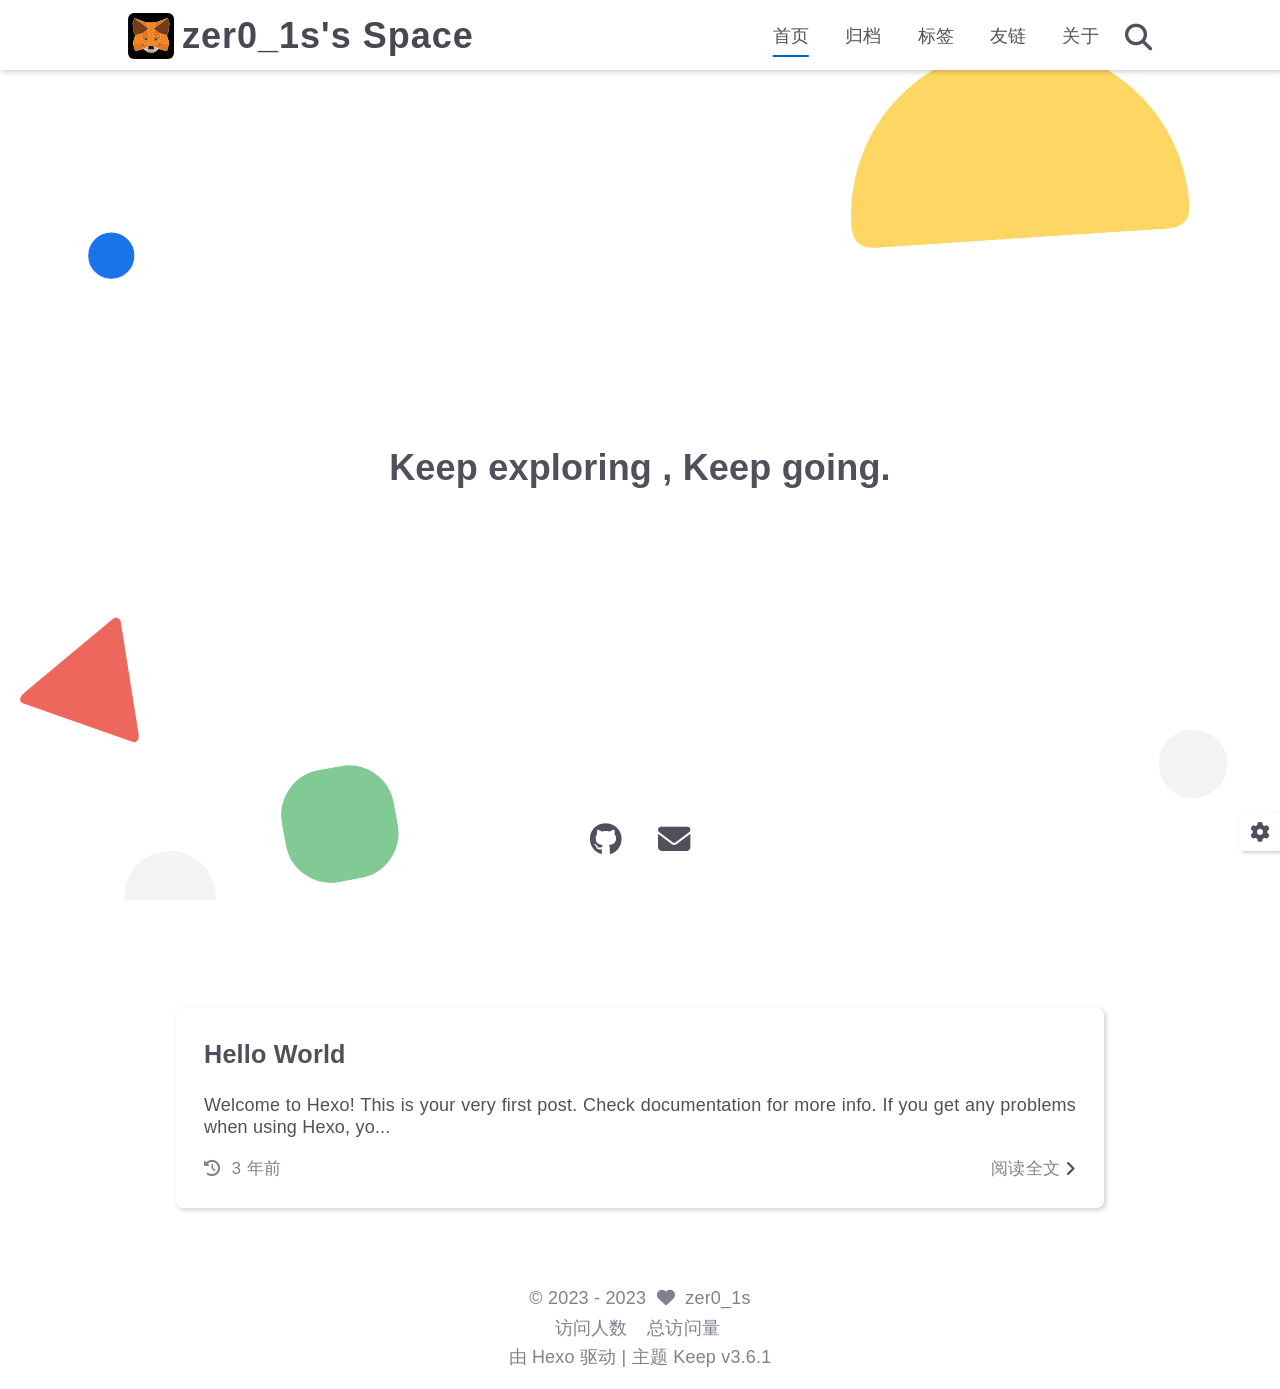
==== index.html @ f96b932a "Site updated: 2023-07-03 23:46:13" ====
<!DOCTYPE html>
<html lang="zh-CN">
<head>
    <meta charset="utf-8">
    <meta name="viewport" content="width=device-width, initial-scale=1, maximum-scale=1">
    <meta name="keywords" content="Hexo Theme Keep">
    <meta name="description" content="zer0_1s的空间">
    <meta name="author" content="zer0_1s">
    
    <title>
        
        zer0_1s&#39;s Space
    </title>
    
<link rel="stylesheet" href="/css/style.css">

    <link rel="shortcut icon" href="/images/logo.svg">
    
<link rel="stylesheet" href="/font/css/fontawesome.min.css">

    
<link rel="stylesheet" href="/font/css/regular.min.css">

    
<link rel="stylesheet" href="/font/css/solid.min.css">

    
<link rel="stylesheet" href="/font/css/brands.min.css">

    <script id="hexo-configurations">
    let KEEP = window.KEEP || {}
    KEEP.hexo_config = {"hostname":"zer01s.work","root":"/","language":"zh-CN","path":"search.json"}
    KEEP.theme_config = {"toc":{"enable":true,"number":true,"expand_all":false,"init_open":false},"style":{"primary_color":"#0066cc","logo":"/images/logo.svg","favicon":"/images/logo.svg","avatar":"/images/avatar.svg","font_size":"18px","font_family":null,"hover":{"shadow":false,"scale":false},"first_screen":{"enable":true,"header_transparent":false,"background_img":"/images/bg.svg","description":"Keep  exploring , Keep going.","font_color":null,"hitokoto":false},"scroll":{"progress_bar":false,"percent":false}},"local_search":{"enable":true,"preload":true},"code_copy":{},"code_block":{"tools":{"enable":true,"style":"mac"},"highlight_theme":"default"},"side_tools":{},"pjax":{"enable":false},"lazyload":{"enable":true},"comment":{"enable":true,"use":"valine","valine":{"appid":null,"appkey":null,"server_urls":null,"placeholder":null},"gitalk":{"github_id":null,"github_admins":null,"repository":null,"client_id":null,"client_secret":null,"proxy":null},"twikoo":{"env_id":null,"region":null,"version":"1.6.8"},"waline":{"server_url":null,"reaction":false,"version":2}},"post":{"author_label":{"enable":true,"auto":true,"custom_label_list":["Trainee","Engineer","Architect"]},"word_count":{"enable":true,"wordcount":true,"min2read":true},"img_align":"center","copyright_info":true},"version":"3.6.1"}
    KEEP.language_ago = {"second":"%s 秒前","minute":"%s 分钟前","hour":"%s 小时前","day":"%s 天前","week":"%s 周前","month":"%s 个月前","year":"%s 年前"}
    KEEP.language_code_block = {"copy":"复制代码","copied":"已复制","fold":"折叠代码块","folded":"已折叠"}
    KEEP.language_copy_copyright = {"copy":"复制版权信息","copied":"已复制","title":"原文标题","author":"原文作者","link":"原文链接"}
  </script>
<meta name="generator" content="Hexo 6.3.0"><link rel="alternate" href="/atom.xml" title="zer0_1s's Space" type="application/atom+xml">
</head>


<body>
<div class="progress-bar-container">
    

    
</div>


<main class="page-container">

    
        
<div class="first-screen-container flex-center fade-in-down-animation">
    <div class="content flex-center">
        
            <div class="description hitokoto">
                
                    <div class="desc-item">Keep  exploring , Keep going.</div>
                
            </div>
        
        
        
            <div class="s-icon-list">
                
                    
                        
                        <div class="tooltip s-icon-item "
                             data-content="GitHub"
                             data-name="github"
                             
                        >
                            
                                
                                    <a target="_blank" href="https://github.com/zer0-1s">
                                        <i class="fab fa-github"></i>
                                    </a>
                                
                            
                        </div>
                    
                
                    
                        
                        <div class="tooltip s-icon-item "
                             data-content="Email"
                             data-name="email"
                             
                        >
                            
                                <a href="mailto:cyn3050@gmail.com">
                                    <i class="fas fa-envelope"></i>
                                </a>
                            
                        </div>
                    
                
            </div>
        
    </div>
</div>

    

    <div class="page-main-content is-home">

        <div class="page-main-content-top">
            
<header class="header-wrapper">

    <div class="header-content has-first-screen">
        <div class="left">
            
                <a class="logo-image" href="/">
                    <img src="/images/logo.svg">
                </a>
            
            <a class="logo-title" href="/">
               zer0_1s&#39;s Space
            </a>
        </div>

        <div class="right">
            <div class="pc">
                <ul class="menu-list">
                    
                        <li class="menu-item">
                            <a class="active"
                               href="/"
                            >
                                首页
                            </a>
                        </li>
                    
                        <li class="menu-item">
                            <a class=""
                               href="/archives"
                            >
                                归档
                            </a>
                        </li>
                    
                        <li class="menu-item">
                            <a class=""
                               href="/tags"
                            >
                                标签
                            </a>
                        </li>
                    
                        <li class="menu-item">
                            <a class=""
                               href="/links"
                            >
                                友链
                            </a>
                        </li>
                    
                        <li class="menu-item">
                            <a class=""
                               href="/about"
                            >
                                关于
                            </a>
                        </li>
                    
                    
                        <li class="menu-item search search-popup-trigger">
                            <i class="fas fa-search"></i>
                        </li>
                    
                </ul>
            </div>
            <div class="mobile">
                
                    <div class="icon-item search search-popup-trigger"><i class="fas fa-search"></i></div>
                
                <div class="icon-item menu-bar">
                    <div class="menu-bar-middle"></div>
                </div>
            </div>
        </div>
    </div>

    <div class="header-drawer">
        <ul class="drawer-menu-list">
            
                <li class="drawer-menu-item flex-center">
                    <a class="active"
                       href="/">首页</a>
                </li>
            
                <li class="drawer-menu-item flex-center">
                    <a class=""
                       href="/archives">归档</a>
                </li>
            
                <li class="drawer-menu-item flex-center">
                    <a class=""
                       href="/tags">标签</a>
                </li>
            
                <li class="drawer-menu-item flex-center">
                    <a class=""
                       href="/links">友链</a>
                </li>
            
                <li class="drawer-menu-item flex-center">
                    <a class=""
                       href="/about">关于</a>
                </li>
            
        </ul>
    </div>

    <div class="window-mask"></div>

</header>


        </div>

        <div class="page-main-content-middle">

            <div class="main-content">

                
                    <div class="home-content-container fade-in-down-animation">
    <ul class="home-article-list">
        
            <li class="home-article-item">

                

                <h3 class="home-article-title">
                    <a href="/2023/07/03/hello-world/">
                        Hello World
                    </a>
                </h3>

                <div class="home-article-content keep-markdown-body">
                    
                        Welcome to Hexo! This is your very first post. Check documentation for more info. If you get any problems when using Hexo, yo...
                    
                </div>

                <div class="home-article-meta-info-container">
    <div class="home-article-meta-info">
        <span>
            <i class="fas fa-history"></i>&nbsp;
            <span class="home-article-date" data-updated="Mon Jul 03 2023 21:29:10 GMT+0800">
                2023-07-03
            </span>
        </span>
        
        
    </div>

    <a class="read-more" href="/2023/07/03/hello-world/">阅读全文&nbsp;<i class="fas fa-angle-right"></i></a>
</div>

            </li>
        
    </ul>

    <div class="home-paginator">
        <div class="paginator">
    

    
</div>

    </div>
</div>


                
            </div>

        </div>

        <div class="page-main-content-bottom">
            
<footer class="footer">
    <div class="info-container">
        <div class="copyright-info info-item">
            &copy;
            
                <span>2023</span> -
            
            2023
            
                &nbsp;<i class="fas fa-heart icon-animate"></i>
                &nbsp;<a href="/">zer0_1s</a>
            
        </div>
        
            <script async 
                    src="//busuanzi.ibruce.info/busuanzi/2.3/busuanzi.pure.mini.js"></script>
            <div class="website-count info-item">
                
                    访问人数&nbsp;<span id="busuanzi_value_site_uv"></span>&ensp;
                
                
                    总访问量&nbsp;<span id="busuanzi_value_site_pv"></span>
                
            </div>
        
        <div class="theme-info info-item">
            由 <a target="_blank" href="https://hexo.io">Hexo</a> 驱动&nbsp;|&nbsp;主题&nbsp;<a class="theme-version" target="_blank" href="https://github.com/XPoet/hexo-theme-keep">Keep v3.6.1</a>
        </div>
        
        
    </div>
</footer>

        </div>
    </div>

    

    <div class="right-bottom-side-tools">
        <div class="side-tools-container">
    <ul class="side-tools-list">
        <li class="tools-item tool-font-adjust-plus flex-center">
            <i class="fas fa-search-plus"></i>
        </li>

        <li class="tools-item tool-font-adjust-minus flex-center">
            <i class="fas fa-search-minus"></i>
        </li>

        <li class="tools-item tool-dark-light-toggle flex-center">
            <i class="fas fa-moon"></i>
        </li>

        <!-- rss -->
        
            <li class="tools-item rss flex-center">
                <a class="flex-center"
                   href="/atom.xml"
                   target="_blank"
                >
                    <i class="fas fa-rss"></i>
                </a>
            </li>
        

        
            <li class="tools-item tool-scroll-to-top flex-center">
                <i class="fas fa-arrow-up"></i>
            </li>
        

        <li class="tools-item tool-scroll-to-bottom flex-center">
            <i class="fas fa-arrow-down"></i>
        </li>
    </ul>

    <ul class="exposed-tools-list">
        <li class="tools-item tool-toggle-show flex-center">
            <i class="fas fa-cog fa-spin"></i>
        </li>
        
    </ul>
</div>

    </div>

    <div class="zoom-in-image-mask">
    <img class="zoom-in-image">
</div>


    
        <div class="search-pop-overlay">
    <div class="popup search-popup">
        <div class="search-header">
          <span class="search-input-field-pre">
            <i class="fas fa-keyboard"></i>
          </span>
            <div class="search-input-container">
                <input autocomplete="off"
                       autocorrect="off"
                       autocapitalize="off"
                       placeholder="搜索..."
                       spellcheck="false"
                       type="search"
                       class="search-input"
                >
            </div>
            <span class="close-popup-btn">
                <i class="fas fa-times"></i>
            </span>
        </div>
        <div id="search-result">
            <div id="no-result">
                <i class="fas fa-spinner fa-pulse fa-5x fa-fw"></i>
            </div>
        </div>
    </div>
</div>

    

</main>





<script src="/js/utils.js"></script>

<script src="/js/main.js"></script>

<script src="/js/header-shrink.js"></script>

<script src="/js/back2top.js"></script>

<script src="/js/dark-light-toggle.js"></script>





    
<script src="/js/local-search.js"></script>




    
<script src="/js/code-block.js"></script>




    
<script src="/js/lazyload.js"></script>



<div class="post-scripts">
    
</div>



</body>
</html>
---- css/style.css ----
:root {
  --primary-color: #06c;
  --primary-color-light-1: #0075eb;
  --primary-color-light-2: #0a85ff;
  --primary-color-dark-1: #005cb8;
  --primary-color-dark-2: #0052a3;
  --background-color-1: #fff;
  --background-color-2: #f7f7f7;
  --background-color-3: #f0f0f0;
  --content-background-color: #fff;
  --text-color-1: #484853;
  --text-color-2: #4c4c57;
  --text-color-3: #50505c;
  --text-color-4: #808091;
  --text-color-5: #b7b7c0;
  --text-color-6: #ededef;
  --toc-text-color: #6f6f80;
  --badge-color: #f0f0f0;
  --badge-background-color: #9393a1;
  --border-color: #b3b3b3;
  --selection-color: #0075eb;
  --shadow-color: rgba(0,0,0,0.2);
  --shadow-hover-color: rgba(0,0,0,0.3);
  --scrollbar-color: #60606e;
  --scrollbar-background-color: #e6e6e6;
  --toc-scrollbar-color: rgba(80,80,92,0.1);
  --copyright-info-color: #c03;
  --avatar-background-color: #005cb8;
  --header-transparent-background-1: rgba(255,255,255,0.28);
  --header-transparent-background-2: rgba(255,255,255,0.4);
  --pjax-progress-bar-color: linear-gradient(45deg, #f10006, #ef5b00, #e59c01, #19ca05, #00cab5, #0264c8, #c303c3);
  --article-aging-tips-color: #b78d0f;
  --article-aging-tips-background-color: rgba(183,141,15,0.1);
  --article-aging-tips-border-color: rgba(183,141,15,0.6);
}
@media (prefers-color-scheme: light) {
  :root {
    --primary-color: #06c;
    --primary-color-light-1: #0075eb;
    --primary-color-light-2: #0a85ff;
    --primary-color-dark-1: #005cb8;
    --primary-color-dark-2: #0052a3;
    --background-color-1: #fff;
    --background-color-2: #f7f7f7;
    --background-color-3: #f0f0f0;
    --content-background-color: #fff;
    --text-color-1: #484853;
    --text-color-2: #4c4c57;
    --text-color-3: #50505c;
    --text-color-4: #808091;
    --text-color-5: #b7b7c0;
    --text-color-6: #ededef;
    --toc-text-color: #6f6f80;
    --badge-color: #f0f0f0;
    --badge-background-color: #9393a1;
    --border-color: #b3b3b3;
    --selection-color: #0075eb;
    --shadow-color: rgba(0,0,0,0.2);
    --shadow-hover-color: rgba(0,0,0,0.3);
    --scrollbar-color: #60606e;
    --scrollbar-background-color: #e6e6e6;
    --toc-scrollbar-color: rgba(80,80,92,0.1);
    --copyright-info-color: #c03;
    --avatar-background-color: #005cb8;
    --header-transparent-background-1: rgba(255,255,255,0.28);
    --header-transparent-background-2: rgba(255,255,255,0.4);
    --pjax-progress-bar-color: linear-gradient(45deg, #f10006, #ef5b00, #e59c01, #19ca05, #00cab5, #0264c8, #c303c3);
    --article-aging-tips-color: #b78d0f;
    --article-aging-tips-background-color: rgba(183,141,15,0.1);
    --article-aging-tips-border-color: rgba(183,141,15,0.6);
  }
}
@media (prefers-color-scheme: dark) {
  :root {
    --primary-color: #06c;
    --primary-color-light-1: #0075eb;
    --primary-color-light-2: #0a85ff;
    --primary-color-dark-1: #005cb8;
    --primary-color-dark-2: #0052a3;
    --background-color-1: #383940;
    --background-color-2: #3d3f46;
    --background-color-3: #43444c;
    --content-background-color: #37383f;
    --text-color-1: #c5c5cc;
    --text-color-2: #c1c1c9;
    --text-color-3: #bebec6;
    --text-color-4: #9595a2;
    --text-color-5: #5b5b67;
    --text-color-6: #36363e;
    --toc-text-color: #9f9fab;
    --badge-color: #4a4c55;
    --badge-background-color: #d8d8dd;
    --border-color: #6f717e;
    --selection-color: #005ebc;
    --shadow-color: rgba(128,128,128,0.2);
    --shadow-hover-color: rgba(128,128,128,0.28);
    --scrollbar-color: #32333a;
    --scrollbar-background-color: #5c5e6a;
    --toc-scrollbar-color: rgba(190,190,198,0.1);
    --copyright-info-color: #a30029;
    --avatar-background-color: #004a93;
    --header-transparent-background-1: rgba(56,57,64,0.28);
    --header-transparent-background-2: rgba(56,57,64,0.4);
    --pjax-progress-bar-color: linear-gradient(45deg, #ea404a, #ea722f, #e9a71f, #67e559, #18ecec, #1b85f1, #ee1dee);
    --article-aging-tips-color: #ecc34d;
    --article-aging-tips-background-color: rgba(236,195,77,0.1);
    --article-aging-tips-border-color: rgba(236,195,77,0.6);
  }
}
.light-mode {
  --primary-color: #06c;
  --primary-color-light-1: #0075eb;
  --primary-color-light-2: #0a85ff;
  --primary-color-dark-1: #005cb8;
  --primary-color-dark-2: #0052a3;
  --background-color-1: #fff;
  --background-color-2: #f7f7f7;
  --background-color-3: #f0f0f0;
  --content-background-color: #fff;
  --text-color-1: #484853;
  --text-color-2: #4c4c57;
  --text-color-3: #50505c;
  --text-color-4: #808091;
  --text-color-5: #b7b7c0;
  --text-color-6: #ededef;
  --toc-text-color: #6f6f80;
  --badge-color: #f0f0f0;
  --badge-background-color: #9393a1;
  --border-color: #b3b3b3;
  --selection-color: #0075eb;
  --shadow-color: rgba(0,0,0,0.2);
  --shadow-hover-color: rgba(0,0,0,0.3);
  --scrollbar-color: #60606e;
  --scrollbar-background-color: #e6e6e6;
  --toc-scrollbar-color: rgba(80,80,92,0.1);
  --copyright-info-color: #c03;
  --avatar-background-color: #005cb8;
  --header-transparent-background-1: rgba(255,255,255,0.28);
  --header-transparent-background-2: rgba(255,255,255,0.4);
  --pjax-progress-bar-color: linear-gradient(45deg, #f10006, #ef5b00, #e59c01, #19ca05, #00cab5, #0264c8, #c303c3);
  --article-aging-tips-color: #b78d0f;
  --article-aging-tips-background-color: rgba(183,141,15,0.1);
  --article-aging-tips-border-color: rgba(183,141,15,0.6);
}
.dark-mode {
  --primary-color: #06c;
  --primary-color-light-1: #0075eb;
  --primary-color-light-2: #0a85ff;
  --primary-color-dark-1: #005cb8;
  --primary-color-dark-2: #0052a3;
  --background-color-1: #383940;
  --background-color-2: #3d3f46;
  --background-color-3: #43444c;
  --content-background-color: #37383f;
  --text-color-1: #c5c5cc;
  --text-color-2: #c1c1c9;
  --text-color-3: #bebec6;
  --text-color-4: #9595a2;
  --text-color-5: #5b5b67;
  --text-color-6: #36363e;
  --toc-text-color: #9f9fab;
  --badge-color: #4a4c55;
  --badge-background-color: #d8d8dd;
  --border-color: #6f717e;
  --selection-color: #005ebc;
  --shadow-color: rgba(128,128,128,0.2);
  --shadow-hover-color: rgba(128,128,128,0.28);
  --scrollbar-color: #32333a;
  --scrollbar-background-color: #5c5e6a;
  --toc-scrollbar-color: rgba(190,190,198,0.1);
  --copyright-info-color: #a30029;
  --avatar-background-color: #004a93;
  --header-transparent-background-1: rgba(56,57,64,0.28);
  --header-transparent-background-2: rgba(56,57,64,0.4);
  --pjax-progress-bar-color: linear-gradient(45deg, #ea404a, #ea722f, #e9a71f, #67e559, #18ecec, #1b85f1, #ee1dee);
  --article-aging-tips-color: #ecc34d;
  --article-aging-tips-background-color: rgba(236,195,77,0.1);
  --article-aging-tips-border-color: rgba(236,195,77,0.6);
}
.fade-in-down-animation {
  animation-name: fade-in-down;
  animation-duration: 1s;
  animation-fill-mode: both;
}
.title-hover-animation {
  position: relative;
  display: inline-block;
  color: var(--text-color-2);
  line-height: 1.3;
  vertical-align: top;
  border-bottom: none;
}
.title-hover-animation::before {
  position: absolute;
  bottom: -4px;
  left: 0;
  width: 100%;
  height: 2px;
  background-color: var(--text-color-2);
  transform: scaleX(0);
  visibility: hidden;
  content: "";
  transition-delay: 0s, 0s, 0s, 0s, 0s, 0s;
  transition-timing-function: ease, ease, ease, ease, ease-in-out, ease-in-out;
  transition-duration: 0.2s, 0.2s, 0.2s, 0.2s, 0.2s, 0.2s;
  transition-property: color, background, box-shadow, border-color, visibility, transform;
}
.title-hover-animation:hover::before {
  transform: scaleX(1);
  visibility: visible;
}
@-moz-keyframes fade-in-down {
  0% {
    transform: translateY(-50px);
    opacity: 0;
  }
  100% {
    transform: translateY(0);
    opacity: 1;
  }
}
@-webkit-keyframes fade-in-down {
  0% {
    transform: translateY(-50px);
    opacity: 0;
  }
  100% {
    transform: translateY(0);
    opacity: 1;
  }
}
@-o-keyframes fade-in-down {
  0% {
    transform: translateY(-50px);
    opacity: 0;
  }
  100% {
    transform: translateY(0);
    opacity: 1;
  }
}
@keyframes fade-in-down {
  0% {
    transform: translateY(-50px);
    opacity: 0;
  }
  100% {
    transform: translateY(0);
    opacity: 1;
  }
}
@-moz-keyframes icon-animate {
  0%, 100% {
    transform: scale(1);
  }
  10%, 30% {
    transform: scale(0.88);
  }
  20%, 40%, 60%, 80% {
    transform: scale(1.08);
  }
  50%, 70% {
    transform: scale(1.08);
  }
}
@-webkit-keyframes icon-animate {
  0%, 100% {
    transform: scale(1);
  }
  10%, 30% {
    transform: scale(0.88);
  }
  20%, 40%, 60%, 80% {
    transform: scale(1.08);
  }
  50%, 70% {
    transform: scale(1.08);
  }
}
@-o-keyframes icon-animate {
  0%, 100% {
    transform: scale(1);
  }
  10%, 30% {
    transform: scale(0.88);
  }
  20%, 40%, 60%, 80% {
    transform: scale(1.08);
  }
  50%, 70% {
    transform: scale(1.08);
  }
}
@keyframes icon-animate {
  0%, 100% {
    transform: scale(1);
  }
  10%, 30% {
    transform: scale(0.88);
  }
  20%, 40%, 60%, 80% {
    transform: scale(1.08);
  }
  50%, 70% {
    transform: scale(1.08);
  }
}
@-moz-keyframes img-loading-animation {
  to {
    transform: rotate(1turn);
  }
}
@-webkit-keyframes img-loading-animation {
  to {
    transform: rotate(1turn);
  }
}
@-o-keyframes img-loading-animation {
  to {
    transform: rotate(1turn);
  }
}
@keyframes img-loading-animation {
  to {
    transform: rotate(1turn);
  }
}
* {
  transition-delay: 0s, 0s, 0s, 0s;
  transition-timing-function: ease, ease, ease, ease;
  transition-duration: 0.2s, 0.2s, 0.2s, 0.2s;
  transition-property: color, background, box-shadow, border-color;
}
*::-webkit-scrollbar {
  width: 0.4rem;
  height: 0.4rem;
  transition: all 0.2s ease;
}
*::-webkit-scrollbar-thumb {
  background: var(--scrollbar-color);
  border-radius: 0.1rem;
}
*::-webkit-scrollbar-track {
  background: var(--scrollbar-background-color);
}
html,
body {
  position: relative;
  width: 100%;
  height: 100%;
  margin: 0;
  padding: 0;
  color: var(--text-color-3);
  font-weight: 400;
  font-size: 18px;
  font-family: Optima-Regular, Optima, PingFang SC, Microsoft YaHei, sans-serif;
  line-height: 22px;
  letter-spacing: 0.2px;
  background: var(--background-color-1);
}
html::-webkit-scrollbar,
body::-webkit-scrollbar {
  width: 0.6rem;
  height: 0.6rem;
}
@media (max-width: 800px) {
  html::-webkit-scrollbar,
  body::-webkit-scrollbar {
    width: 0.5rem;
    height: 0.5rem;
  }
}
@media (max-width: 500px) {
  html::-webkit-scrollbar,
  body::-webkit-scrollbar {
    width: 0.4rem;
    height: 0.4rem;
  }
}
@media (max-width: 800px) {
  html,
  body {
    font-size: 17.28px;
    line-height: 21.119999999999997px;
  }
}
@media (max-width: 500px) {
  html,
  body {
    font-size: 16.2px;
    line-height: 19.8px;
  }
}
::selection {
  color: #fff;
  background: var(--selection-color);
}
ul,
ol,
li {
  margin: 0;
  padding: 0;
  list-style: none;
}
a {
  color: var(--text-color-3);
  text-decoration: none;
}
a i,
a span {
  color: var(--text-color-3);
}
a:hover,
a:active {
  color: var(--primary-color);
  text-decoration: none !important;
}
a:hover i,
a:active i,
a:hover span,
a:active span {
  color: var(--primary-color);
}
img[lazyload] {
  position: relative;
  box-sizing: border-box;
  width: 8rem;
  height: 8rem;
  box-shadow: none !important;
  cursor: not-allowed;
  pointer-events: none;
}
img[lazyload]::before {
  position: absolute;
  top: 0;
  left: 0;
  display: block;
  width: 100%;
  height: 100%;
  background: var(--background-color-1);
  content: '';
  transition-delay: 0s, 0s, 0s, 0s, 0s;
  transition-timing-function: ease, ease, ease, ease, ease;
  transition-duration: 0.2s, 0.2s, 0.2s, 0.2s, 0.2s;
  transition-property: color, background, box-shadow, border-color, background;
}
img[lazyload]::after {
  position: absolute;
  top: 0;
  right: 0;
  bottom: 0;
  left: 0;
  display: block;
  width: 2rem;
  height: 2rem;
  margin: auto;
  border: 2px solid var(--text-color-6);
  border-top-color: var(--selection-color);
  border-left-color: var(--selection-color);
  border-radius: 50%;
  animation: img-loading-animation 750ms infinite linear;
  content: '';
  transition-delay: 0s, 0s, 0s, 0s, 0s;
  transition-timing-function: ease, ease, ease, ease, ease;
  transition-duration: 0.2s, 0.2s, 0.2s, 0.2s, 0.2s;
  transition-property: color, background, box-shadow, border-color, border;
}
button {
  margin: 0;
  padding: 0;
  background: transparent;
  border: 0;
  outline: none;
  cursor: pointer;
}
.btn {
  position: relative;
  display: inline-block;
  padding: 0.4rem 1rem;
  white-space: nowrap;
  text-align: center;
  background: var(--background-color-1);
  border-radius: 5px;
  cursor: pointer;
  box-shadow: 2px 2px 5px var(--shadow-color);
  transition-delay: 0s, 0s, 0s, 0s, 0s;
  transition-timing-function: ease, ease, ease, ease, linear;
  transition-duration: 0.2s, 0.2s, 0.2s, 0.2s, 0.2s;
  transition-property: color, background, box-shadow, border-color, transform;
}
.btn:hover {
  color: var(--background-color-1);
  background: var(--primary-color);
}
.flex-center {
  display: flex;
  align-items: center;
  justify-content: center;
}
.clear::after {
  display: block;
  clear: both;
  height: 0;
  overflow: hidden;
  visibility: hidden;
  content: '';
}
.tooltip {
  position: relative;
  box-sizing: border-box;
}
.tooltip:hover .tooltip-content {
  display: inline-block;
}
.tooltip.show-img .tooltip-content {
  display: none !important;
}
.tooltip .tooltip-content {
  position: absolute;
  top: -0.4rem;
  left: 50%;
  z-index: 1009;
  display: none;
  box-sizing: border-box;
  padding: 0.2rem 0.6rem;
  color: var(--text-color-6);
  font-size: 0.8rem;
  letter-spacing: 0.8px;
  white-space: nowrap;
  background: var(--text-color-1);
  border-radius: 0.3rem;
  transform: translateX(-50%) translateY(-100%);
  transition-delay: 0s, 0s, 0s, 0s, 0s;
  transition-timing-function: ease, ease, ease, ease, ease;
  transition-duration: 0.2s, 0.2s, 0.2s, 0.2s, 0.2s;
  transition-property: color, background, box-shadow, border-color, display;
  -moz-user-select: none;
  -ms-user-select: none;
  -webkit-user-select: none;
  user-select: none;
}
.tooltip-img {
  position: relative;
  box-sizing: border-box;
}
.tooltip-img.show-img .tooltip-img-box {
  display: flex;
}
.tooltip-img .tooltip-img-box {
  position: absolute;
  top: -0.4rem;
  left: 50%;
  z-index: 1008;
  display: none;
  align-items: center;
  justify-content: center;
  box-sizing: border-box;
  min-height: 6rem;
  background: var(--text-color-6);
  border: 0.2rem solid var(--text-color-3);
  border-radius: 0.3rem;
  transform: translateX(-50%) translateY(-100%);
  transition-delay: 0s, 0s, 0s, 0s, 0s;
  transition-timing-function: ease, ease, ease, ease, ease;
  transition-duration: 0.2s, 0.2s, 0.2s, 0.2s, 0.2s;
  transition-property: color, background, box-shadow, border-color, display;
  -moz-user-select: none;
  -ms-user-select: none;
  -webkit-user-select: none;
  user-select: none;
}
.tooltip-img .tooltip-img-box img {
  display: block;
  max-height: 10rem;
}
.keep-markdown-body {
  font-size: 1rem;
}
.keep-markdown-body blockquote {
  box-sizing: border-box;
  margin: 1.4rem 0;
  color: var(--text-color-3);
  background: var(--background-color-2);
  border-left: 0.4rem solid var(--text-color-4);
}
.keep-markdown-body blockquote p,
.keep-markdown-body blockquote ul,
.keep-markdown-body blockquote ol {
  padding: 0.4rem 0.4rem 0.4rem 0.8rem;
}
.keep-markdown-body p {
  color: var(--text-color-3);
  line-height: 2;
}
.keep-markdown-body a {
  position: relative;
  box-sizing: border-box;
  padding-bottom: 0.2rem;
  text-decoration: none;
  overflow-wrap: break-word;
  border-bottom: 0.1rem solid var(--text-color-4);
  outline: 0;
  cursor: pointer;
}
.keep-markdown-body a .fas,
.keep-markdown-body a .far,
.keep-markdown-body a .fab {
  position: relative;
  margin: 0 0.2rem 0 0.4rem;
  color: var(--text-color-4);
  font-size: 0.88rem;
}
.keep-markdown-body a:hover {
  text-decoration: underline;
}
.keep-markdown-body a:hover::after {
  background: var(--primary-color);
}
.keep-markdown-body strong {
  color: var(--text-color-3);
}
.keep-markdown-body em {
  color: var(--text-color-3);
}
.keep-markdown-body ul li,
.keep-markdown-body ol li {
  margin-left: 1rem;
  line-height: 2rem;
}
.keep-markdown-body ul li {
  list-style: disc;
}
.keep-markdown-body ul li ul li {
  list-style: circle;
}
.keep-markdown-body ul li ul li ul li {
  list-style: square;
}
.keep-markdown-body ol li {
  list-style: decimal;
}
.keep-markdown-body ol li ol li {
  list-style: upper-alpha;
}
.keep-markdown-body ol li ol li ol li {
  list-style: upper-roman;
}
.keep-markdown-body li {
  color: var(--text-color-3);
}
.keep-markdown-body h1,
.keep-markdown-body h2,
.keep-markdown-body h3,
.keep-markdown-body h4,
.keep-markdown-body h5,
.keep-markdown-body h6 {
  color: var(--text-color-2);
  line-height: 1.5;
}
@media (max-width: 800px) {
  .keep-markdown-body h1,
  .keep-markdown-body h2,
  .keep-markdown-body h3,
  .keep-markdown-body h4,
  .keep-markdown-body h5,
  .keep-markdown-body h6 {
    line-height: 1.25;
  }
}
.keep-markdown-body h1 {
  font-weight: 600;
  font-size: 1.8rem;
}
@media (max-width: 800px) {
  .keep-markdown-body h1 {
    font-size: 1.7rem;
  }
}
.keep-markdown-body h2 {
  font-weight: 600;
  font-size: 1.7rem;
}
@media (max-width: 800px) {
  .keep-markdown-body h2 {
    font-size: 1.6rem;
  }
}
.keep-markdown-body h3 {
  font-weight: 550;
  font-size: 1.6rem;
}
@media (max-width: 800px) {
  .keep-markdown-body h3 {
    font-size: 1.5rem;
  }
}
.keep-markdown-body h4 {
  font-weight: 550;
  font-size: 1.5rem;
}
@media (max-width: 800px) {
  .keep-markdown-body h4 {
    font-size: 1.4rem;
  }
}
.keep-markdown-body h5 {
  font-weight: 500;
  font-size: 1.28rem;
}
@media (max-width: 800px) {
  .keep-markdown-body h5 {
    font-size: 1.18rem;
  }
}
.keep-markdown-body h6 {
  font-weight: 500;
  font-size: 1.2rem;
  line-height: 1.2;
}
@media (max-width: 800px) {
  .keep-markdown-body h6 {
    font-size: 1.1rem;
    line-height: 1.1;
  }
}
.keep-markdown-body img {
  position: relative;
  display: block;
  box-sizing: border-box;
  max-width: 100%;
  box-shadow: 0 0 0.2rem var(--shadow-color);
  cursor: zoom-in;
  opacity: 1;
  margin: 0.8rem auto 0.2rem;
}
.keep-markdown-body img.hide {
  opacity: 0;
}
.keep-markdown-body img[lazyload] {
  margin: 0.8rem auto 0.2rem;
}
.keep-markdown-body > table {
  width: 100%;
  overflow: auto;
  border-collapse: collapse;
  border-spacing: 0;
}
@media (max-width: 500px) {
  .keep-markdown-body > table {
    table-layout: fixed;
  }
}
.keep-markdown-body > table td,
.keep-markdown-body > table th {
  padding: 0;
}
.keep-markdown-body > table th {
  font-weight: 600;
}
.keep-markdown-body > table td,
.keep-markdown-body > table th {
  padding: 0.4rem 1rem;
  border: 0.1rem solid var(--border-color);
}
.keep-markdown-body > table tr {
  background-color: var(--background-color-1);
  border: 0.1rem solid var(--text-color-6);
}
.keep-markdown-body > table tr:nth-child(2n) {
  background-color: var(--background-color-2);
}
:root {
  --primary-color: #06c;
  --primary-color-light-1: #0075eb;
  --primary-color-light-2: #0a85ff;
  --primary-color-dark-1: #005cb8;
  --primary-color-dark-2: #0052a3;
  --background-color-1: #fff;
  --background-color-2: #f7f7f7;
  --background-color-3: #f0f0f0;
  --content-background-color: #fff;
  --text-color-1: #484853;
  --text-color-2: #4c4c57;
  --text-color-3: #50505c;
  --text-color-4: #808091;
  --text-color-5: #b7b7c0;
  --text-color-6: #ededef;
  --toc-text-color: #6f6f80;
  --badge-color: #f0f0f0;
  --badge-background-color: #9393a1;
  --border-color: #b3b3b3;
  --selection-color: #0075eb;
  --shadow-color: rgba(0,0,0,0.2);
  --shadow-hover-color: rgba(0,0,0,0.3);
  --scrollbar-color: #60606e;
  --scrollbar-background-color: #e6e6e6;
  --toc-scrollbar-color: rgba(80,80,92,0.1);
  --copyright-info-color: #c03;
  --avatar-background-color: #005cb8;
  --header-transparent-background-1: rgba(255,255,255,0.28);
  --header-transparent-background-2: rgba(255,255,255,0.4);
  --pjax-progress-bar-color: linear-gradient(45deg, #f10006, #ef5b00, #e59c01, #19ca05, #00cab5, #0264c8, #c303c3);
  --article-aging-tips-color: #b78d0f;
  --article-aging-tips-background-color: rgba(183,141,15,0.1);
  --article-aging-tips-border-color: rgba(183,141,15,0.6);
}
@media (prefers-color-scheme: light) {
  :root {
    --primary-color: #06c;
    --primary-color-light-1: #0075eb;
    --primary-color-light-2: #0a85ff;
    --primary-color-dark-1: #005cb8;
    --primary-color-dark-2: #0052a3;
    --background-color-1: #fff;
    --background-color-2: #f7f7f7;
    --background-color-3: #f0f0f0;
    --content-background-color: #fff;
    --text-color-1: #484853;
    --text-color-2: #4c4c57;
    --text-color-3: #50505c;
    --text-color-4: #808091;
    --text-color-5: #b7b7c0;
    --text-color-6: #ededef;
    --toc-text-color: #6f6f80;
    --badge-color: #f0f0f0;
    --badge-background-color: #9393a1;
    --border-color: #b3b3b3;
    --selection-color: #0075eb;
    --shadow-color: rgba(0,0,0,0.2);
    --shadow-hover-color: rgba(0,0,0,0.3);
    --scrollbar-color: #60606e;
    --scrollbar-background-color: #e6e6e6;
    --toc-scrollbar-color: rgba(80,80,92,0.1);
    --copyright-info-color: #c03;
    --avatar-background-color: #005cb8;
    --header-transparent-background-1: rgba(255,255,255,0.28);
    --header-transparent-background-2: rgba(255,255,255,0.4);
    --pjax-progress-bar-color: linear-gradient(45deg, #f10006, #ef5b00, #e59c01, #19ca05, #00cab5, #0264c8, #c303c3);
    --article-aging-tips-color: #b78d0f;
    --article-aging-tips-background-color: rgba(183,141,15,0.1);
    --article-aging-tips-border-color: rgba(183,141,15,0.6);
  }
}
@media (prefers-color-scheme: dark) {
  :root {
    --primary-color: #06c;
    --primary-color-light-1: #0075eb;
    --primary-color-light-2: #0a85ff;
    --primary-color-dark-1: #005cb8;
    --primary-color-dark-2: #0052a3;
    --background-color-1: #383940;
    --background-color-2: #3d3f46;
    --background-color-3: #43444c;
    --content-background-color: #37383f;
    --text-color-1: #c5c5cc;
    --text-color-2: #c1c1c9;
    --text-color-3: #bebec6;
    --text-color-4: #9595a2;
    --text-color-5: #5b5b67;
    --text-color-6: #36363e;
    --toc-text-color: #9f9fab;
    --badge-color: #4a4c55;
    --badge-background-color: #d8d8dd;
    --border-color: #6f717e;
    --selection-color: #005ebc;
    --shadow-color: rgba(128,128,128,0.2);
    --shadow-hover-color: rgba(128,128,128,0.28);
    --scrollbar-color: #32333a;
    --scrollbar-background-color: #5c5e6a;
    --toc-scrollbar-color: rgba(190,190,198,0.1);
    --copyright-info-color: #a30029;
    --avatar-background-color: #004a93;
    --header-transparent-background-1: rgba(56,57,64,0.28);
    --header-transparent-background-2: rgba(56,57,64,0.4);
    --pjax-progress-bar-color: linear-gradient(45deg, #ea404a, #ea722f, #e9a71f, #67e559, #18ecec, #1b85f1, #ee1dee);
    --article-aging-tips-color: #ecc34d;
    --article-aging-tips-background-color: rgba(236,195,77,0.1);
    --article-aging-tips-border-color: rgba(236,195,77,0.6);
  }
}
.light-mode {
  --primary-color: #06c;
  --primary-color-light-1: #0075eb;
  --primary-color-light-2: #0a85ff;
  --primary-color-dark-1: #005cb8;
  --primary-color-dark-2: #0052a3;
  --background-color-1: #fff;
  --background-color-2: #f7f7f7;
  --background-color-3: #f0f0f0;
  --content-background-color: #fff;
  --text-color-1: #484853;
  --text-color-2: #4c4c57;
  --text-color-3: #50505c;
  --text-color-4: #808091;
  --text-color-5: #b7b7c0;
  --text-color-6: #ededef;
  --toc-text-color: #6f6f80;
  --badge-color: #f0f0f0;
  --badge-background-color: #9393a1;
  --border-color: #b3b3b3;
  --selection-color: #0075eb;
  --shadow-color: rgba(0,0,0,0.2);
  --shadow-hover-color: rgba(0,0,0,0.3);
  --scrollbar-color: #60606e;
  --scrollbar-background-color: #e6e6e6;
  --toc-scrollbar-color: rgba(80,80,92,0.1);
  --copyright-info-color: #c03;
  --avatar-background-color: #005cb8;
  --header-transparent-background-1: rgba(255,255,255,0.28);
  --header-transparent-background-2: rgba(255,255,255,0.4);
  --pjax-progress-bar-color: linear-gradient(45deg, #f10006, #ef5b00, #e59c01, #19ca05, #00cab5, #0264c8, #c303c3);
  --article-aging-tips-color: #b78d0f;
  --article-aging-tips-background-color: rgba(183,141,15,0.1);
  --article-aging-tips-border-color: rgba(183,141,15,0.6);
}
.dark-mode {
  --primary-color: #06c;
  --primary-color-light-1: #0075eb;
  --primary-color-light-2: #0a85ff;
  --primary-color-dark-1: #005cb8;
  --primary-color-dark-2: #0052a3;
  --background-color-1: #383940;
  --background-color-2: #3d3f46;
  --background-color-3: #43444c;
  --content-background-color: #37383f;
  --text-color-1: #c5c5cc;
  --text-color-2: #c1c1c9;
  --text-color-3: #bebec6;
  --text-color-4: #9595a2;
  --text-color-5: #5b5b67;
  --text-color-6: #36363e;
  --toc-text-color: #9f9fab;
  --badge-color: #4a4c55;
  --badge-background-color: #d8d8dd;
  --border-color: #6f717e;
  --selection-color: #005ebc;
  --shadow-color: rgba(128,128,128,0.2);
  --shadow-hover-color: rgba(128,128,128,0.28);
  --scrollbar-color: #32333a;
  --scrollbar-background-color: #5c5e6a;
  --toc-scrollbar-color: rgba(190,190,198,0.1);
  --copyright-info-color: #a30029;
  --avatar-background-color: #004a93;
  --header-transparent-background-1: rgba(56,57,64,0.28);
  --header-transparent-background-2: rgba(56,57,64,0.4);
  --pjax-progress-bar-color: linear-gradient(45deg, #ea404a, #ea722f, #e9a71f, #67e559, #18ecec, #1b85f1, #ee1dee);
  --article-aging-tips-color: #ecc34d;
  --article-aging-tips-background-color: rgba(236,195,77,0.1);
  --article-aging-tips-border-color: rgba(236,195,77,0.6);
}
:root {
  --toolbar-foreground: #50505c;
  --toolbar-background: #f0f0f0;
  --code-foreground: #535360;
  --code-background: #f2f2f2;
  --highlight-background: #fafafa;
  --highlight-foreground: #535360;
  --highlight-comment: #8e908c;
  --highlight-red: #c82829;
  --highlight-orange: #f5871f;
  --highlight-yellow: #eab700;
  --highlight-green: #718c00;
  --highlight-aqua: #3e999f;
  --highlight-blue: #4271ae;
  --highlight-purple: #8959a8;
  --highlight-gutter-color: #585865;
  --highlight-gutter-bg-color: #f2f2f2;
}
@media (prefers-color-scheme: light) {
  :root {
    --toolbar-foreground: #50505c;
    --toolbar-background: #f0f0f0;
    --code-foreground: #535360;
    --code-background: #f2f2f2;
    --highlight-background: #fafafa;
    --highlight-foreground: #535360;
    --highlight-comment: #8e908c;
    --highlight-red: #c82829;
    --highlight-orange: #f5871f;
    --highlight-yellow: #eab700;
    --highlight-green: #718c00;
    --highlight-aqua: #3e999f;
    --highlight-blue: #4271ae;
    --highlight-purple: #8959a8;
    --highlight-gutter-color: #585865;
    --highlight-gutter-bg-color: #f2f2f2;
  }
}
@media (prefers-color-scheme: dark) {
  :root {
    --toolbar-foreground: #bebec6;
    --toolbar-background: #43444c;
    --code-foreground: #bfbfc7;
    --code-background: #32333a;
    --highlight-background: #34343b;
    --highlight-foreground: #bfbfc7;
    --highlight-comment: #969896;
    --highlight-red: #c66;
    --highlight-orange: #de935f;
    --highlight-yellow: #f0c674;
    --highlight-green: #b5bd68;
    --highlight-aqua: #8abeb7;
    --highlight-blue: #81a2be;
    --highlight-purple: #b294bb;
    --highlight-gutter-color: #c1c1c9;
    --highlight-gutter-bg-color: #32333a;
  }
}
.light-mode {
  --toolbar-foreground: #50505c;
  --toolbar-background: #f0f0f0;
  --code-foreground: #535360;
  --code-background: #f2f2f2;
  --highlight-background: #fafafa;
  --highlight-foreground: #535360;
  --highlight-comment: #8e908c;
  --highlight-red: #c82829;
  --highlight-orange: #f5871f;
  --highlight-yellow: #eab700;
  --highlight-green: #718c00;
  --highlight-aqua: #3e999f;
  --highlight-blue: #4271ae;
  --highlight-purple: #8959a8;
  --highlight-gutter-color: #585865;
  --highlight-gutter-bg-color: #f2f2f2;
}
.dark-mode {
  --toolbar-foreground: #bebec6;
  --toolbar-background: #43444c;
  --code-foreground: #bfbfc7;
  --code-background: #32333a;
  --highlight-background: #34343b;
  --highlight-foreground: #bfbfc7;
  --highlight-comment: #969896;
  --highlight-red: #c66;
  --highlight-orange: #de935f;
  --highlight-yellow: #f0c674;
  --highlight-green: #b5bd68;
  --highlight-aqua: #8abeb7;
  --highlight-blue: #81a2be;
  --highlight-purple: #b294bb;
  --highlight-gutter-color: #c1c1c9;
  --highlight-gutter-bg-color: #32333a;
}
pre,
.highlight {
  margin: 1.5rem 0;
  padding: 0;
  overflow: auto;
  color: var(--highlight-foreground);
  font-size: 0.96rem;
  line-height: 1.5rem;
  background: var(--highlight-background);
  -ms-text-size-adjust: none;
  -moz-text-size-adjust: none;
  -webkit-text-size-adjust: none;
}
pre,
code {
  font-family: "Source Code Pro", consolas, Menlo;
}
code {
  padding: 0.4rem;
  color: var(--code-foreground);
  font-size: 0.96rem;
  word-wrap: break-word;
  background: var(--code-background);
  border-radius: 0.2rem;
}
pre {
  padding: 0.6rem;
}
pre code {
  padding: 0;
  color: var(--highlight-foreground);
  text-shadow: none;
  background: none;
}
.highlight {
  border-bottom-right-radius: 0.1rem;
  border-bottom-left-radius: 0.1rem;
}
.highlight pre {
  margin: 0;
  padding: 0.6rem 0;
  border: none;
}
.highlight table {
  width: auto;
  margin: 0;
  border: none;
  border-spacing: unset;
}
.highlight td {
  padding: 0;
  border: none;
}
.highlight figcaption {
  margin-bottom: 1rem;
  color: var(--highlight-foreground);
  font-size: 1rem;
  line-height: 1rem;
}
.highlight figcaption a {
  float: right;
  color: var(--highlight-foreground);
}
.highlight figcaption a:hover {
  border-bottom-color: var(--highlight-foreground);
}
.highlight .gutter pre {
  padding-right: 0.6rem;
  padding-left: 0.6rem;
  color: var(--highlight-gutter-color);
  text-align: center;
  background-color: var(--highlight-gutter-bg-color);
}
.highlight .code pre {
  width: 100%;
  padding-right: 0.6rem;
  padding-left: 0.6rem;
  background-color: var(--highlight-background);
}
.highlight .line {
  height: 1.5rem;
  color: var(--highlight-foreground);
}
.highlight .line .language-javascript {
  color: var(--highlight-foreground);
}
.highlight .line .attr {
  color: var(--highlight-foreground);
}
.highlight .line .string {
  color: var(--highlight-foreground);
}
.gutter {
  -moz-user-select: none;
  -ms-user-select: none;
  -webkit-user-select: none;
  user-select: none;
  color: var(--highlight-gutter-color);
  background: var(--highlight-gutter-bg-color);
}
.gutter .line {
  color: var(--highlight-gutter-color);
}
.gist table {
  width: auto;
}
.gist table td {
  border: none;
}
pre .deletion {
  background: var(--highlight-deletion);
}
pre .addition {
  background: var(--highlight-addition);
}
pre .meta {
  color: var(--highlight-purple);
}
pre .comment {
  color: var(--highlight-comment);
}
pre .variable,
pre .attribute,
pre .tag,
pre .regexp,
pre .ruby .constant,
pre .xml .tag .title,
pre .xml .pi,
pre .xml .doctype,
pre .html .doctype,
pre .css .id,
pre .css .class,
pre .css .pseudo {
  color: var(--highlight-red);
}
pre .property {
  color: var(--highlight-blue);
}
pre .number,
pre .preprocessor,
pre .built_in,
pre .literal,
pre .params,
pre .constant,
pre .command {
  color: var(--highlight-orange);
}
pre .ruby .class .title,
pre .css .rules .attribute,
pre .string,
pre .value,
pre .inheritance,
pre .header,
pre .ruby .symbol,
pre .xml .cdata,
pre .special,
pre .number,
pre .formula {
  color: var(--highlight-green);
}
pre .title,
pre .css .hexcolor {
  color: var(--highlight-aqua);
}
pre .function,
pre .python .decorator,
pre .python .title,
pre .ruby .function .title,
pre .ruby .title .keyword,
pre .perl .sub,
pre .javascript .title,
pre .coffeescript .title {
  color: var(--highlight-blue);
}
pre .keyword,
pre .javascript .function {
  color: var(--highlight-purple);
}
.highlight-container {
  position: relative;
  box-sizing: border-box;
  margin: 1.4rem 0;
}
.highlight-container.mac {
  margin: 1.4rem 0 1.8rem 0;
  box-shadow: 0 0.8rem 2rem 0 rgba(0,0,0,0.4);
}
.highlight-container.mac:hover .code-tools-box .copy {
  opacity: 1;
}
.highlight-container.mac .code-tools-box {
  justify-content: flex-end;
  padding: 0.4rem 0.6rem 0.7rem 0.4rem;
  background: #21252b;
}
.highlight-container.mac .code-tools-box::before {
  position: absolute;
  left: 0.8rem;
  width: 0.76rem;
  height: 0.76rem;
  background: #fc625d;
  border-radius: 50%;
  box-shadow: 1.3rem 0 #fdbc40, 2.6rem 0 #35cd4b;
  content: '';
}
.highlight-container.mac .code-tools-box.folded {
  border-bottom-right-radius: 0;
  border-bottom-left-radius: 0;
}
.highlight-container.mac .code-tools-box.folded .copy {
  display: none;
}
.highlight-container.mac .code-tools-box .code-lang {
  order: 1;
  color: #bbb;
}
.highlight-container.mac .code-tools-box .fold {
  order: 2;
  padding: 0 0.1rem 0 0.6rem;
}
.highlight-container.mac .code-tools-box .fold i {
  color: #ccc;
}
.highlight-container.mac .code-tools-box .copy {
  position: absolute;
  top: 3rem;
  right: 0.5rem;
  padding: 0 0.1rem;
  opacity: 0;
  transition-delay: 0s, 0s, 0s, 0s, 0s;
  transition-timing-function: ease, ease, ease, ease, ease-in-out;
  transition-duration: 0.2s, 0.2s, 0.2s, 0.2s, 0.2s;
  transition-property: color, background, box-shadow, border-color, opacity;
}
.highlight-container.mac .code-tools-box .copy i {
  font-size: 1rem;
}
.highlight-container .code-tools-box {
  display: flex;
  align-items: center;
  justify-content: space-between;
  box-sizing: border-box;
  width: 100%;
  padding: 0.3rem 0.4rem;
  color: var(--toolbar-foreground);
  background: var(--toolbar-background);
  border-top-left-radius: 0.3rem;
  border-top-right-radius: 0.3rem;
}
.highlight-container .code-tools-box.folded {
  border-bottom-right-radius: 0.3rem;
  border-bottom-left-radius: 0.3rem;
}
.highlight-container .code-tools-box .code-lang {
  justify-content: flex-start;
  margin-left: 0.2rem;
  font-weight: 600;
  font-size: 0.9rem;
  font-family: "Source Code Pro", consolas, Menlo;
  color: var(--text-color-3);
}
.highlight-container .code-tools-box .tool {
  -moz-user-select: none;
  -ms-user-select: none;
  -webkit-user-select: none;
  user-select: none;
  cursor: pointer;
}
.highlight-container .code-tools-box .tool i {
  font-size: 0.8rem;
  color: var(--text-color-3);
}
.highlight-container .code-tools-box .fold {
  padding: 0 0.4rem 0 0.2rem;
}
.highlight-container figure.highlight {
  margin: 0;
}
.highlight-container figure.highlight.folded {
  height: 0;
}
:root {
  --primary-color: #06c;
  --primary-color-light-1: #0075eb;
  --primary-color-light-2: #0a85ff;
  --primary-color-dark-1: #005cb8;
  --primary-color-dark-2: #0052a3;
  --background-color-1: #fff;
  --background-color-2: #f7f7f7;
  --background-color-3: #f0f0f0;
  --content-background-color: #fff;
  --text-color-1: #484853;
  --text-color-2: #4c4c57;
  --text-color-3: #50505c;
  --text-color-4: #808091;
  --text-color-5: #b7b7c0;
  --text-color-6: #ededef;
  --toc-text-color: #6f6f80;
  --badge-color: #f0f0f0;
  --badge-background-color: #9393a1;
  --border-color: #b3b3b3;
  --selection-color: #0075eb;
  --shadow-color: rgba(0,0,0,0.2);
  --shadow-hover-color: rgba(0,0,0,0.3);
  --scrollbar-color: #60606e;
  --scrollbar-background-color: #e6e6e6;
  --toc-scrollbar-color: rgba(80,80,92,0.1);
  --copyright-info-color: #c03;
  --avatar-background-color: #005cb8;
  --header-transparent-background-1: rgba(255,255,255,0.28);
  --header-transparent-background-2: rgba(255,255,255,0.4);
  --pjax-progress-bar-color: linear-gradient(45deg, #f10006, #ef5b00, #e59c01, #19ca05, #00cab5, #0264c8, #c303c3);
  --article-aging-tips-color: #b78d0f;
  --article-aging-tips-background-color: rgba(183,141,15,0.1);
  --article-aging-tips-border-color: rgba(183,141,15,0.6);
}
@media (prefers-color-scheme: light) {
  :root {
    --primary-color: #06c;
    --primary-color-light-1: #0075eb;
    --primary-color-light-2: #0a85ff;
    --primary-color-dark-1: #005cb8;
    --primary-color-dark-2: #0052a3;
    --background-color-1: #fff;
    --background-color-2: #f7f7f7;
    --background-color-3: #f0f0f0;
    --content-background-color: #fff;
    --text-color-1: #484853;
    --text-color-2: #4c4c57;
    --text-color-3: #50505c;
    --text-color-4: #808091;
    --text-color-5: #b7b7c0;
    --text-color-6: #ededef;
    --toc-text-color: #6f6f80;
    --badge-color: #f0f0f0;
    --badge-background-color: #9393a1;
    --border-color: #b3b3b3;
    --selection-color: #0075eb;
    --shadow-color: rgba(0,0,0,0.2);
    --shadow-hover-color: rgba(0,0,0,0.3);
    --scrollbar-color: #60606e;
    --scrollbar-background-color: #e6e6e6;
    --toc-scrollbar-color: rgba(80,80,92,0.1);
    --copyright-info-color: #c03;
    --avatar-background-color: #005cb8;
    --header-transparent-background-1: rgba(255,255,255,0.28);
    --header-transparent-background-2: rgba(255,255,255,0.4);
    --pjax-progress-bar-color: linear-gradient(45deg, #f10006, #ef5b00, #e59c01, #19ca05, #00cab5, #0264c8, #c303c3);
    --article-aging-tips-color: #b78d0f;
    --article-aging-tips-background-color: rgba(183,141,15,0.1);
    --article-aging-tips-border-color: rgba(183,141,15,0.6);
  }
}
@media (prefers-color-scheme: dark) {
  :root {
    --primary-color: #06c;
    --primary-color-light-1: #0075eb;
    --primary-color-light-2: #0a85ff;
    --primary-color-dark-1: #005cb8;
    --primary-color-dark-2: #0052a3;
    --background-color-1: #383940;
    --background-color-2: #3d3f46;
    --background-color-3: #43444c;
    --content-background-color: #37383f;
    --text-color-1: #c5c5cc;
    --text-color-2: #c1c1c9;
    --text-color-3: #bebec6;
    --text-color-4: #9595a2;
    --text-color-5: #5b5b67;
    --text-color-6: #36363e;
    --toc-text-color: #9f9fab;
    --badge-color: #4a4c55;
    --badge-background-color: #d8d8dd;
    --border-color: #6f717e;
    --selection-color: #005ebc;
    --shadow-color: rgba(128,128,128,0.2);
    --shadow-hover-color: rgba(128,128,128,0.28);
    --scrollbar-color: #32333a;
    --scrollbar-background-color: #5c5e6a;
    --toc-scrollbar-color: rgba(190,190,198,0.1);
    --copyright-info-color: #a30029;
    --avatar-background-color: #004a93;
    --header-transparent-background-1: rgba(56,57,64,0.28);
    --header-transparent-background-2: rgba(56,57,64,0.4);
    --pjax-progress-bar-color: linear-gradient(45deg, #ea404a, #ea722f, #e9a71f, #67e559, #18ecec, #1b85f1, #ee1dee);
    --article-aging-tips-color: #ecc34d;
    --article-aging-tips-background-color: rgba(236,195,77,0.1);
    --article-aging-tips-border-color: rgba(236,195,77,0.6);
  }
}
.light-mode {
  --primary-color: #06c;
  --primary-color-light-1: #0075eb;
  --primary-color-light-2: #0a85ff;
  --primary-color-dark-1: #005cb8;
  --primary-color-dark-2: #0052a3;
  --background-color-1: #fff;
  --background-color-2: #f7f7f7;
  --background-color-3: #f0f0f0;
  --content-background-color: #fff;
  --text-color-1: #484853;
  --text-color-2: #4c4c57;
  --text-color-3: #50505c;
  --text-color-4: #808091;
  --text-color-5: #b7b7c0;
  --text-color-6: #ededef;
  --toc-text-color: #6f6f80;
  --badge-color: #f0f0f0;
  --badge-background-color: #9393a1;
  --border-color: #b3b3b3;
  --selection-color: #0075eb;
  --shadow-color: rgba(0,0,0,0.2);
  --shadow-hover-color: rgba(0,0,0,0.3);
  --scrollbar-color: #60606e;
  --scrollbar-background-color: #e6e6e6;
  --toc-scrollbar-color: rgba(80,80,92,0.1);
  --copyright-info-color: #c03;
  --avatar-background-color: #005cb8;
  --header-transparent-background-1: rgba(255,255,255,0.28);
  --header-transparent-background-2: rgba(255,255,255,0.4);
  --pjax-progress-bar-color: linear-gradient(45deg, #f10006, #ef5b00, #e59c01, #19ca05, #00cab5, #0264c8, #c303c3);
  --article-aging-tips-color: #b78d0f;
  --article-aging-tips-background-color: rgba(183,141,15,0.1);
  --article-aging-tips-border-color: rgba(183,141,15,0.6);
}
.dark-mode {
  --primary-color: #06c;
  --primary-color-light-1: #0075eb;
  --primary-color-light-2: #0a85ff;
  --primary-color-dark-1: #005cb8;
  --primary-color-dark-2: #0052a3;
  --background-color-1: #383940;
  --background-color-2: #3d3f46;
  --background-color-3: #43444c;
  --content-background-color: #37383f;
  --text-color-1: #c5c5cc;
  --text-color-2: #c1c1c9;
  --text-color-3: #bebec6;
  --text-color-4: #9595a2;
  --text-color-5: #5b5b67;
  --text-color-6: #36363e;
  --toc-text-color: #9f9fab;
  --badge-color: #4a4c55;
  --badge-background-color: #d8d8dd;
  --border-color: #6f717e;
  --selection-color: #005ebc;
  --shadow-color: rgba(128,128,128,0.2);
  --shadow-hover-color: rgba(128,128,128,0.28);
  --scrollbar-color: #32333a;
  --scrollbar-background-color: #5c5e6a;
  --toc-scrollbar-color: rgba(190,190,198,0.1);
  --copyright-info-color: #a30029;
  --avatar-background-color: #004a93;
  --header-transparent-background-1: rgba(56,57,64,0.28);
  --header-transparent-background-2: rgba(56,57,64,0.4);
  --pjax-progress-bar-color: linear-gradient(45deg, #ea404a, #ea722f, #e9a71f, #67e559, #18ecec, #1b85f1, #ee1dee);
  --article-aging-tips-color: #ecc34d;
  --article-aging-tips-background-color: rgba(236,195,77,0.1);
  --article-aging-tips-border-color: rgba(236,195,77,0.6);
}
:root {
  --toolbar-foreground: #50505c;
  --toolbar-background: #f0f0f0;
  --code-foreground: #535360;
  --code-background: #f2f2f2;
  --highlight-background: #fafafa;
  --highlight-foreground: #535360;
  --highlight-comment: #8e908c;
  --highlight-red: #c82829;
  --highlight-orange: #f5871f;
  --highlight-yellow: #eab700;
  --highlight-green: #718c00;
  --highlight-aqua: #3e999f;
  --highlight-blue: #4271ae;
  --highlight-purple: #8959a8;
  --highlight-gutter-color: #585865;
  --highlight-gutter-bg-color: #f2f2f2;
}
@media (prefers-color-scheme: light) {
  :root {
    --toolbar-foreground: #50505c;
    --toolbar-background: #f0f0f0;
    --code-foreground: #535360;
    --code-background: #f2f2f2;
    --highlight-background: #fafafa;
    --highlight-foreground: #535360;
    --highlight-comment: #8e908c;
    --highlight-red: #c82829;
    --highlight-orange: #f5871f;
    --highlight-yellow: #eab700;
    --highlight-green: #718c00;
    --highlight-aqua: #3e999f;
    --highlight-blue: #4271ae;
    --highlight-purple: #8959a8;
    --highlight-gutter-color: #585865;
    --highlight-gutter-bg-color: #f2f2f2;
  }
}
@media (prefers-color-scheme: dark) {
  :root {
    --toolbar-foreground: #bebec6;
    --toolbar-background: #43444c;
    --code-foreground: #bfbfc7;
    --code-background: #32333a;
    --highlight-background: #34343b;
    --highlight-foreground: #bfbfc7;
    --highlight-comment: #969896;
    --highlight-red: #c66;
    --highlight-orange: #de935f;
    --highlight-yellow: #f0c674;
    --highlight-green: #b5bd68;
    --highlight-aqua: #8abeb7;
    --highlight-blue: #81a2be;
    --highlight-purple: #b294bb;
    --highlight-gutter-color: #c1c1c9;
    --highlight-gutter-bg-color: #32333a;
  }
}
.light-mode {
  --toolbar-foreground: #50505c;
  --toolbar-background: #f0f0f0;
  --code-foreground: #535360;
  --code-background: #f2f2f2;
  --highlight-background: #fafafa;
  --highlight-foreground: #535360;
  --highlight-comment: #8e908c;
  --highlight-red: #c82829;
  --highlight-orange: #f5871f;
  --highlight-yellow: #eab700;
  --highlight-green: #718c00;
  --highlight-aqua: #3e999f;
  --highlight-blue: #4271ae;
  --highlight-purple: #8959a8;
  --highlight-gutter-color: #585865;
  --highlight-gutter-bg-color: #f2f2f2;
}
.dark-mode {
  --toolbar-foreground: #bebec6;
  --toolbar-background: #43444c;
  --code-foreground: #bfbfc7;
  --code-background: #32333a;
  --highlight-background: #34343b;
  --highlight-foreground: #bfbfc7;
  --highlight-comment: #969896;
  --highlight-red: #c66;
  --highlight-orange: #de935f;
  --highlight-yellow: #f0c674;
  --highlight-green: #b5bd68;
  --highlight-aqua: #8abeb7;
  --highlight-blue: #81a2be;
  --highlight-purple: #b294bb;
  --highlight-gutter-color: #c1c1c9;
  --highlight-gutter-bg-color: #32333a;
}
.page-container {
  position: relative;
  box-sizing: border-box;
  width: 100%;
  height: auto;
  background: var(--background-color-1);
}
.page-container .page-main-content {
  position: relative;
  box-sizing: border-box;
  padding-top: 70px;
}
.page-container .page-main-content.is-home .transparent-1 {
  background: var(--header-transparent-background-1);
  -webkit-backdrop-filter: blur(4px);
  backdrop-filter: blur(4px);
}
.page-container .page-main-content.is-home .transparent-2 {
  background: var(--header-transparent-background-2);
  -webkit-backdrop-filter: blur(5px);
  backdrop-filter: blur(5px);
}
.header-shrink .page-container .page-main-content {
  padding-top: 50.4px;
}
@media (max-width: 800px) {
  .header-shrink .page-container .page-main-content {
    padding-top: 45.36px;
  }
}
@media (max-width: 500px) {
  .header-shrink .page-container .page-main-content {
    padding-top: 40.32px;
  }
}
@media (max-width: 800px) {
  .page-container .page-main-content {
    padding-top: 63px;
  }
}
@media (max-width: 500px) {
  .page-container .page-main-content {
    padding-top: 56px;
  }
}
.page-container .page-main-content .page-main-content-top {
  position: fixed;
  top: 0;
  right: 0;
  z-index: 1005;
  box-sizing: border-box;
  width: 100%;
  height: 70px;
  transition-delay: 0s, 0s, 0s, 0s, 0s, 0s;
  transition-timing-function: ease, ease, ease, ease, ease-out, ease;
  transition-duration: 0.2s, 0.2s, 0.2s, 0.2s, 0.3s, 0.2s;
  transition-property: color, background, box-shadow, border-color, transform, height;
}
.page-container .page-main-content .page-main-content-top.hide {
  transform: translateY(-105%);
}
.header-shrink .page-container .page-main-content .page-main-content-top {
  height: 50.4px;
}
@media (max-width: 800px) {
  .header-shrink .page-container .page-main-content .page-main-content-top {
    height: 45.36px;
  }
}
@media (max-width: 500px) {
  .header-shrink .page-container .page-main-content .page-main-content-top {
    height: 40.32px;
  }
}
@media (max-width: 800px) {
  .page-container .page-main-content .page-main-content-top {
    height: 63px;
  }
}
@media (max-width: 500px) {
  .page-container .page-main-content .page-main-content-top {
    height: 56px;
  }
}
.page-container .page-main-content .page-main-content-middle {
  display: flex;
  justify-content: center;
  box-sizing: border-box;
  width: 100%;
  padding: 38px 0;
}
@media (max-width: 800px) {
  .page-container .page-main-content .page-main-content-middle {
    padding: 30.400000000000002px 0;
  }
}
@media (max-width: 500px) {
  .page-container .page-main-content .page-main-content-middle {
    padding: 22.8px 0;
  }
}
.page-container .page-main-content .page-main-content-middle .main-content {
  position: relative;
  box-sizing: border-box;
  width: 80%;
  max-width: 928px;
  height: 100%;
  transition-delay: 0s, 0s, 0s, 0s, 0s, 0s;
  transition-timing-function: ease, ease, ease, ease, ease, ease;
  transition-duration: 0.2s, 0.2s, 0.2s, 0.2s, 0.1s, 0.1s;
  transition-property: color, background, box-shadow, border-color, max-width, width;
}
.has-toc .page-container .page-main-content .page-main-content-middle .main-content {
  max-width: 1113.6px;
}
@media (max-width: 800px) {
  .page-container .page-main-content .page-main-content-middle .main-content {
    width: 86%;
  }
}
@media (max-width: 500px) {
  .page-container .page-main-content .page-main-content-middle .main-content {
    width: 90%;
  }
}
.page-container .page-main-content .page-main-content-bottom {
  width: 100%;
}
.page-container .post-tools {
  position: fixed;
  top: 108px;
  left: calc((100vw - 928px / 2) - 5rem);
  box-sizing: border-box;
  opacity: 0;
  transition-delay: 0s, 0s, 0s, 0s, 0s, 0s, 0.2s, 0s;
  transition-timing-function: ease, ease, ease, ease, ease, ease, ease, ease;
  transition-duration: 0.2s, 0.2s, 0.2s, 0.2s, 0.2s, 0.2s, 0.2s, 0.2s;
  transition-property: color, background, box-shadow, border-color, top, transform, opacity, left;
}
.header-shrink .page-container .post-tools {
  top: 88.4px;
}
@media (max-width: 800px) {
  .header-shrink .page-container .post-tools {
    top: 83.36px;
  }
}
@media (max-width: 800px) {
  .page-container .post-tools {
    top: 101px;
    transform: scale(0.82);
  }
}
@media (max-width: 500px) {
  .page-container .post-tools {
    display: none;
  }
}
.page-container .right-bottom-side-tools {
  position: fixed;
  right: 0;
  bottom: 5%;
}
.search-pop-overlay {
  position: fixed;
  top: 0;
  left: 0;
  z-index: 1008;
  display: flex;
  width: 100%;
  height: 100%;
  background: rgba(0,0,0,0);
  visibility: hidden;
  transition-delay: 0s, 0s, 0s, 0s, 0s, 0s;
  transition-timing-function: ease, ease, ease, ease, ease, ease;
  transition-duration: 0.2s, 0.2s, 0.2s, 0.2s, 0.3s, 0.3s;
  transition-property: color, background, box-shadow, border-color, visibility, background;
}
.search-pop-overlay.active {
  background: rgba(0,0,0,0.35);
  visibility: visible;
}
.search-pop-overlay.active .search-popup {
  transform: scale(1);
}
.search-pop-overlay .search-popup {
  z-index: 1006;
  width: 70%;
  height: 80%;
  margin: auto;
  background: var(--background-color-1);
  border-radius: 0.4rem;
  transform: scale(0);
  transition-delay: 0s, 0s, 0s, 0s, 0s;
  transition-timing-function: ease, ease, ease, ease, ease;
  transition-duration: 0.2s, 0.2s, 0.2s, 0.2s, 0.3s;
  transition-property: color, background, box-shadow, border-color, transform;
}
@media (max-width: 800px) {
  .search-pop-overlay .search-popup {
    width: 80%;
  }
}
@media (max-width: 500px) {
  .search-pop-overlay .search-popup {
    width: 90%;
  }
}
.search-pop-overlay .search-popup .search-header {
  display: flex;
  align-items: center;
  height: 3rem;
  padding: 0 1rem;
  background: var(--text-color-6);
  border-top-left-radius: 0.2rem;
  border-top-right-radius: 0.2rem;
}
.search-pop-overlay .search-popup .search-header .search-input-field-pre {
  margin-right: 0.2rem;
  color: var(--text-color-3);
  font-size: 1.3rem;
  cursor: pointer;
}
.search-pop-overlay .search-popup .search-header .search-input-container {
  flex-grow: 1;
  padding: 0.2rem;
}
.search-pop-overlay .search-popup .search-header .search-input-container .search-input {
  width: 100%;
  color: var(--text-color-3);
  font-size: 1.2rem;
  background: transparent;
  border: 0;
  outline: 0;
}
.search-pop-overlay .search-popup .search-header .search-input-container .search-input::-webkit-search-cancel-button {
  display: none;
}
.search-pop-overlay .search-popup .search-header .search-input-container .search-input::-webkit-input-placeholder {
  color: var(--text-color-4);
  font-size: 1rem;
}
.search-pop-overlay .search-popup .search-header .close-popup-btn {
  color: var(--text-color-3);
  font-size: 1.2rem;
  cursor: pointer;
}
.search-pop-overlay .search-popup .search-header .close-popup-btn:hover {
  color: var(--text-color-1);
}
.search-pop-overlay .search-popup #search-result {
  position: relative;
  display: flex;
  box-sizing: border-box;
  height: calc(100% - 3rem);
  padding: 0.3rem 1.5rem;
  overflow: auto;
}
.search-pop-overlay .search-popup #search-result .search-result-list {
  width: 100%;
  height: 100%;
  font-size: 1rem;
}
.search-pop-overlay .search-popup #search-result .search-result-list li {
  box-sizing: border-box;
  margin: 0.8rem 0;
  padding: 0.8rem 0;
  border-bottom: 0.1rem dashed var(--border-color);
}
.search-pop-overlay .search-popup #search-result .search-result-list li:last-child {
  border-bottom: none;
}
.search-pop-overlay .search-popup #search-result .search-result-list li .search-result-title {
  position: relative;
  display: flex;
  align-items: center;
  margin-bottom: 0.8rem;
  padding-left: 1rem;
  font-weight: bold;
}
.search-pop-overlay .search-popup #search-result .search-result-list li .search-result-title::after {
  position: absolute;
  top: 50%;
  left: 0;
  width: 0.4rem;
  height: 0.4rem;
  background: var(--text-color-3);
  border-radius: 50%;
  transform: translateY(-50%);
  content: '';
}
.search-pop-overlay .search-popup #search-result .search-result-list li .search-result {
  margin: 0;
  padding-left: 1rem;
  line-height: 2rem;
  word-wrap: break-word;
}
.search-pop-overlay .search-popup #search-result .search-result-list li a:hover {
  color: var(--text-color-3);
}
.search-pop-overlay .search-popup #search-result .search-result-list li .search-keyword {
  color: var(--primary-color);
  font-weight: bold;
  border-bottom: 0.1rem dashed var(--primary-color);
}
.search-pop-overlay .search-popup #search-result #no-result {
  margin: auto;
  color: var(--text-color-4);
}
.post-toc-wrap {
  position: relative;
  box-sizing: border-box;
  width: 100%;
  height: 100%;
  overflow-y: auto;
  font-size: 0.92rem;
}
.post-toc-wrap::-webkit-scrollbar-thumb {
  background: var(--toc-scrollbar-color);
  border-radius: 0.3rem;
}
.post-toc-wrap::-webkit-scrollbar-track {
  background: transparent;
}
.post-toc-wrap .post-toc ol {
  margin: 0;
  padding: 0 0.1rem 0.8rem 0.6rem;
  text-align: left;
  list-style: none;
}
.post-toc-wrap .post-toc ol:last-child {
  padding-bottom: 0;
}
.post-toc-wrap .post-toc ol > ol {
  padding-left: 0;
}
.post-toc-wrap .post-toc ol a {
  transition-property: all;
}
.post-toc-wrap .post-toc .nav-item {
  margin-bottom: 0.2rem;
  overflow: hidden;
  line-height: 1.8;
  white-space: nowrap;
  text-overflow: ellipsis;
}
.post-toc-wrap .post-toc .nav .nav-child {
  display: none;
}
.post-toc-wrap .post-toc .nav .active > .nav-child {
  display: block;
}
.post-toc-wrap .post-toc .nav .active-current > .nav-child {
  display: block;
}
.post-toc-wrap .post-toc .nav .active-current > .nav-child > .nav-item {
  display: block;
}
.post-toc-wrap .post-toc .nav .nav-number,
.post-toc-wrap .post-toc .nav .nav-text {
  color: var(--toc-text-color);
}
.post-toc-wrap .post-toc .nav .active > a .nav-number,
.post-toc-wrap .post-toc .nav .active > a .nav-text {
  color: var(--primary-color);
}
.post-toc-wrap .post-toc .nav .active-current > a .nav-number,
.post-toc-wrap .post-toc .nav .active-current > a .nav-text {
  color: var(--primary-color);
}
.valine-container #vcomments .vwrap {
  border: 0.1rem solid var(--text-color-4);
}
.valine-container #vcomments .vwrap .vheader .vinput {
  color: var(--text-color-3);
  border-color: var(--text-color-4);
}
.valine-container #vcomments .vwrap .vheader .vinput:focus {
  border-bottom: 0.1rem dashed var(--primary-color) !important;
}
.valine-container #vcomments .vwrap .vedit .veditor {
  color: var(--text-color-3);
}
.valine-container #vcomments .vwrap .vedit .vctrl .vicon {
  fill: var(--text-color-3);
}
.valine-container #vcomments .vwrap .vedit .vctrl .vicon.actived {
  fill: var(--primary-color);
}
.valine-container #vcomments .vwrap button.vsubmit {
  color: var(--text-color-3) !important;
  background: transparent !important;
  border: 0.1rem solid var(--text-color-3) !important;
}
.valine-container #vcomments .vwrap button.vsubmit:hover {
  color: var(--primary-color) !important;
  border: 0.1rem solid var(--primary-color) !important;
}
.valine-container #vcomments .vcount {
  color: var(--text-color-3);
}
.valine-container #vcomments .vcount .vnum {
  color: var(--text-color-2);
}
.valine-container #vcomments .vcard .vnick .author {
  margin-left: 0.15rem;
  padding: 0.15rem;
  color: #fff;
  font-weight: 450;
  font-size: 0.9rem;
  background: -webkit-linear-gradient(45deg, #e3565e, #ee854b, #f6c258, #90c68a, #5fb3b3, #69c, #c594c5);
  background: linear-gradient(45deg, #e3565e, #ee854b, #f6c258, #90c68a, #5fb3b3, #69c, #c594c5);
  border-radius: 0.15rem;
}
.valine-container #vcomments .vcard .vhead .vnick {
  color: var(--primary-color);
}
.valine-container #vcomments .vcard .vhead .vsys {
  color: var(--text-color-3);
  background: var(--background-color-2) !important;
}
.valine-container #vcomments .vcard .vcontent P {
  color: var(--text-color-3);
}
.valine-container #vcomments .vcard .vcontent P code {
  color: var(--code-foreground);
  background: var(--code-background);
}
.valine-container #vcomments .vcard .vh {
  border-bottom-color: var(--border-color);
}
.valine-container #vcomments .vcard .vquote {
  border-left-color: var(--border-color);
}
.valine-container #vcomments .vcopy {
  color: var(--text-color-4);
}
.valine-container #vcomments .vpage .vmore {
  color: var(--text-color-2);
  border: 0.1rem solid var(--border-color);
}
.comments-container {
  display: inline-block;
  width: 100%;
  margin-top: 38px;
}
.comments-container #comments-anchor {
  width: 100%;
  height: 0.8rem;
}
.comments-container .comment-area-title {
  width: 100%;
  margin: 0.8rem 0;
  color: var(--text-color-3);
  font-size: 1.38rem;
}
.comments-container .comment-area-title i {
  color: var(--text-color-3);
}
@media (max-width: 800px) {
  .comments-container .comment-area-title {
    margin: 0.4rem 0;
    font-size: 1.2rem;
  }
}
.progress-bar-container {
  position: fixed;
  top: 0;
  left: 0;
  z-index: 1009;
  width: 100%;
}
.header-wrapper {
  display: flex;
  align-items: center;
  justify-content: center;
  box-sizing: border-box;
  width: 100%;
  height: 100%;
  padding-top: 2px;
  background: var(--background-color-1);
  box-shadow: 2px 2px 5px var(--shadow-color);
}
.header-wrapper .header-content {
  position: relative;
  z-index: 1005;
  display: flex;
  flex-direction: row;
  align-items: center;
  justify-content: space-between;
  width: 80%;
  max-width: 928px;
  height: 100%;
  transition-delay: 0s, 0s, 0s, 0s, 0s, 0s;
  transition-timing-function: ease, ease, ease, ease, ease, ease;
  transition-duration: 0.2s, 0.2s, 0.2s, 0.2s, 0.1s, 0.1s;
  transition-property: color, background, box-shadow, border-color, max-width, width;
}
.header-wrapper .header-content.has-first-screen {
  max-width: 1113.6px;
}
.has-toc .header-wrapper .header-content {
  max-width: 1113.6px;
}
@media (max-width: 800px) {
  .header-wrapper .header-content {
    width: 86%;
  }
}
@media (max-width: 500px) {
  .header-wrapper .header-content {
    width: 90%;
  }
}
.header-wrapper .header-content .left {
  display: flex;
  align-items: center;
  transition-delay: 0s, 0s, 0s, 0s, 0s;
  transition-timing-function: ease, ease, ease, ease, linear;
  transition-duration: 0.2s, 0.2s, 0.2s, 0.2s, 0.2s;
  transition-property: color, background, box-shadow, border-color, transform;
}
.header-shrink .header-wrapper .header-content .left {
  transform: scale(0.72);
  transform-origin: left;
}
.header-wrapper .header-content .left .logo-image {
  width: 46px;
  height: 46px;
  margin-right: 8px;
}
@media (max-width: 800px) {
  .header-wrapper .header-content .left .logo-image {
    width: 41.4px;
    height: 41.4px;
  }
}
@media (max-width: 500px) {
  .header-wrapper .header-content .left .logo-image {
    width: 36.800000000000004px;
    height: 36.800000000000004px;
  }
}
.header-wrapper .header-content .left .logo-image img {
  width: 100%;
  border-radius: 6px;
}
.header-wrapper .header-content .left .logo-title {
  color: var(--text-color-1);
  font-weight: bold;
  font-size: 2rem;
  line-height: 1;
  letter-spacing: 1px;
}
@media (max-width: 800px) {
  .header-wrapper .header-content .left .logo-title {
    font-size: 1.8rem;
  }
}
@media (max-width: 500px) {
  .header-wrapper .header-content .left .logo-title {
    font-size: 1.6rem;
  }
}
.header-wrapper .header-content .right .pc .menu-list {
  display: flex;
  align-items: center;
}
@media (max-width: 800px) {
  .header-wrapper .header-content .right .pc .menu-list {
    display: none;
  }
}
.header-wrapper .header-content .right .pc .menu-list .menu-item {
  position: relative;
  float: left;
  margin-left: 2rem;
  color: var(--text-color-3);
  font-size: 1rem;
  cursor: pointer;
}
.header-wrapper .header-content .right .pc .menu-list .menu-item:first-child {
  margin-left: 0;
}
.header-wrapper .header-content .right .pc .menu-list .menu-item a:hover::after,
.header-wrapper .header-content .right .pc .menu-list .menu-item .active::after {
  position: absolute;
  bottom: -10px;
  left: 50%;
  width: 100%;
  height: 2px;
  background: var(--primary-color);
  transform: translateX(-50%);
  content: '';
  transition-delay: 0s, 0s, 0s, 0s, 0s, 0s;
  transition-timing-function: ease, ease, ease, ease, linear, linear;
  transition-duration: 0.2s, 0.2s, 0.2s, 0.2s, 0.2s, 0.2s;
  transition-property: color, background, box-shadow, border-color, transform, bottom;
}
.header-shrink .header-wrapper .header-content .right .pc .menu-list .menu-item a:hover::after,
.header-shrink .header-wrapper .header-content .right .pc .menu-list .menu-item .active::after {
  bottom: -13.2px;
}
.header-wrapper .header-content .right .pc .menu-list .menu-item.search {
  margin-left: 26px;
  font-size: 1.5rem;
}
.header-wrapper .header-content .right .pc .menu-list .menu-item.search i {
  color: var(--text-color-3);
}
.header-wrapper .header-content .right .mobile {
  display: flex;
  align-items: center;
  justify-content: space-between;
}
.header-wrapper .header-content .right .mobile .icon-item {
  position: relative;
  display: none;
  width: 20px;
  height: 20px;
  margin-left: 12px;
  color: var(--text-color-3);
  font-size: 18px;
  cursor: pointer;
}
.header-wrapper .header-content .right .mobile .icon-item i {
  color: var(--text-color-3);
}
.header-wrapper .header-content .right .mobile .icon-item:first-child {
  margin-left: 0;
}
@media (max-width: 800px) {
  .header-wrapper .header-content .right .mobile .icon-item {
    display: flex;
    align-items: center;
    justify-content: center;
  }
}
.header-wrapper .header-content .right .mobile .menu-bar .menu-bar-middle {
  position: relative;
  width: 18px;
  height: 2.5px;
  background: var(--text-color-3);
}
.header-drawer-show .header-wrapper .header-content .right .mobile .menu-bar .menu-bar-middle {
  background: transparent;
}
.header-wrapper .header-content .right .mobile .menu-bar .menu-bar-middle::before,
.header-wrapper .header-content .right .mobile .menu-bar .menu-bar-middle::after {
  position: absolute;
  left: 0;
  width: 100%;
  height: 2.5px;
  background: var(--text-color-3);
  content: '';
  transition-delay: 0s, 0s, 0s, 0s, 0s;
  transition-timing-function: ease, ease, ease, ease, ease;
  transition-duration: 0.2s, 0.2s, 0.2s, 0.2s, 0.38s;
  transition-property: color, background, box-shadow, border-color, transform;
}
.header-wrapper .header-content .right .mobile .menu-bar .menu-bar-middle::before {
  top: -6px;
}
.header-drawer-show .header-wrapper .header-content .right .mobile .menu-bar .menu-bar-middle::before {
  transform: translateY(6px) rotate(45deg);
}
.header-wrapper .header-content .right .mobile .menu-bar .menu-bar-middle::after {
  bottom: -6px;
}
.header-drawer-show .header-wrapper .header-content .right .mobile .menu-bar .menu-bar-middle::after {
  transform: translateY(-6px) rotate(-45deg);
}
.header-wrapper .header-drawer {
  position: absolute;
  top: 0;
  left: 0;
  z-index: 1002;
  width: 100%;
  padding: 70px 0 20px 0;
  background: var(--background-color-1);
  transform: scaleY(0);
  transform-origin: top;
  transition-delay: 0s, 0s, 0s, 0s, 0s;
  transition-timing-function: ease, ease, ease, ease, ease;
  transition-duration: 0.2s, 0.2s, 0.2s, 0.2s, 0.38s;
  transition-property: color, background, box-shadow, border-color, transform;
}
.header-drawer-show .header-wrapper .header-drawer {
  transform: scaleY(1);
}
.header-wrapper .header-drawer .drawer-menu-list {
  display: flex;
  flex-direction: column;
  align-items: center;
  justify-content: flex-start;
}
.header-wrapper .header-drawer .drawer-menu-list .drawer-menu-item {
  height: 38px;
  margin: 6px 0;
  font-size: 1rem;
}
.header-wrapper .header-drawer .drawer-menu-list .drawer-menu-item a {
  padding: 6px 20px;
  color: var(--text-color-3);
  border-radius: 20px;
}
.header-wrapper .header-drawer .drawer-menu-list .drawer-menu-item a:hover {
  color: var(--text-color-2);
  border: 1px solid var(--text-color-3);
}
.header-wrapper .header-drawer .drawer-menu-list .drawer-menu-item a.active {
  color: var(--text-color-2);
  border: 1px solid var(--text-color-3);
}
.header-wrapper .window-mask {
  position: absolute;
  top: 0;
  z-index: 1001;
  width: 100%;
  height: 100vh;
  background: rgba(0,0,0,0.4);
  visibility: hidden;
  opacity: 0;
  transition-delay: 0s, 0s, 0s, 0s, 0s, 0s;
  transition-timing-function: ease, ease, ease, ease, ease, ease;
  transition-duration: 0.2s, 0.2s, 0.2s, 0.2s, 0.38s, 0.38s;
  transition-property: color, background, box-shadow, border-color, transform, opacity;
}
.header-drawer-show .header-wrapper .window-mask {
  visibility: visible;
  opacity: 1;
}
.header-drawer-show {
  overflow: hidden;
}
.post-tools-container {
  position: relative;
  box-sizing: border-box;
  padding-top: 2rem;
}
.post-tools-container .tools-list li {
  position: relative;
  box-sizing: border-box;
  width: 38px;
  height: 38px;
  margin-bottom: 0.8rem;
  color: var(--text-color-3);
  font-size: 1.2rem;
  background: var(--background-color-1);
  border-radius: 50%;
  cursor: pointer;
  box-shadow: 2px 2px 5px var(--shadow-color);
  transition-delay: 0s, 0s, 0s, 0s, 0s;
  transition-timing-function: ease, ease, ease, ease, linear;
  transition-duration: 0.2s, 0.2s, 0.2s, 0.2s, 0.2s;
  transition-property: color, background, box-shadow, border-color, transform;
}
.post-tools-container .tools-list li i {
  color: var(--text-color-3);
}
.post-tools-container .tools-list li:hover {
  color: var(--background-color-1);
  background: var(--primary-color);
}
.post-tools-container .tools-list li:hover i {
  color: var(--background-color-1);
}
.post-tools-container .tools-list li:last-child {
  margin-bottom: 0;
}
.post-tools-container .tools-list li.toggle-show-toc {
  display: none;
}
@media (max-width: 800px) {
  .post-tools-container .tools-list li.toggle-show-toc {
    display: none !important;
  }
}
.post-tools-container .tools-list li.go-to-comments .post-comments-count {
  position: absolute;
  top: 0;
  right: -1rem;
  display: none;
  align-items: center;
  justify-content: center;
  box-sizing: border-box;
  min-width: 1.1rem;
  height: 1.1rem;
  padding: 0 0.2rem;
  color: var(--badge-color);
  font-size: 12px;
  background: var(--badge-background-color);
  border-radius: 0.4rem;
}
@media (max-width: 800px) {
  .post-tools-container .tools-list li.go-to-comments .post-comments-count {
    display: none !important;
  }
}
.side-tools-container {
  position: relative;
}
.side-tools-container .tools-item {
  width: 2.2rem;
  height: 2.2rem;
  margin-bottom: 0.2rem;
  color: var(--text-color-3);
  font-size: 1.1rem;
  background: var(--background-color-1);
  border-right: none;
  border-radius: 0.1rem;
  box-shadow: 0.1rem 0.1rem 0.2rem var(--shadow-color);
  cursor: pointer;
}
.side-tools-container .tools-item i {
  color: var(--text-color-3);
}
.side-tools-container .tools-item:hover {
  color: var(--background-color-1);
  background: var(--primary-color);
  box-shadow: 0.2rem 0.2rem 0.4rem var(--shadow-color);
}
.side-tools-container .tools-item:hover i {
  color: var(--background-color-1);
}
@media (max-width: 800px) {
  .side-tools-container .tools-item {
    width: 1.98rem;
    height: 1.98rem;
    margin-bottom: 0.2rem;
    font-size: 0.99rem;
  }
}
.side-tools-container .tools-item.rss a {
  width: 100%;
  height: 100%;
  border-radius: 0.1rem;
}
.side-tools-container .tools-item.rss a:hover {
  color: var(--background-color-1);
  background: var(--primary-color);
  box-shadow: 0.2rem 0.2rem 0.4rem var(--shadow-color);
}
.side-tools-container .side-tools-list {
  transform: translateX(100%);
  opacity: 0;
  transition-delay: 0s, 0s, 0s, 0s, 0s, 0s;
  transition-timing-function: ease, ease, ease, ease, linear, linear;
  transition-duration: 0.2s, 0.2s, 0.2s, 0.2s, 0.2s, 0.2s;
  transition-property: color, background, box-shadow, border-color, transform, opacity;
}
.side-tools-container .side-tools-list.show {
  transform: translateX(0);
  opacity: 1;
}
.archive-list-container .archive-item {
  margin-bottom: 38px;
}
.archive-list-container .archive-item:last-child {
  margin-bottom: 0;
}
.archive-list-container .archive-item .archive-item-header {
  margin-bottom: 0.8rem;
}
.archive-list-container .archive-item .archive-item-header .archive-year {
  margin-right: 6px;
  color: var(--text-color-2);
  font-weight: 600;
  font-size: 1.8rem;
}
@media (max-width: 800px) {
  .archive-list-container .archive-item .archive-item-header .archive-year {
    font-size: 1.6rem;
  }
}
.archive-list-container .archive-item .archive-item-header .archive-year-post-count {
  color: var(--text-color-2);
  font-weight: 500;
  font-size: 1.2rem;
}
@media (max-width: 800px) {
  .archive-list-container .archive-item .archive-item-header .archive-year-post-count {
    font-size: 1.08rem;
  }
}
.archive-list-container .archive-item .article-list {
  padding-left: 0.8rem;
}
@media (max-width: 800px) {
  .archive-list-container .archive-item .article-list {
    padding-left: 0;
  }
}
.archive-list-container .archive-item .article-list .article-item {
  margin-top: 1.2rem;
  font-size: 1rem;
}
@media (max-width: 800px) {
  .archive-list-container .archive-item .article-list .article-item {
    margin-top: 1.1rem;
  }
}
@media (max-width: 500px) {
  .archive-list-container .archive-item .article-list .article-item {
    margin-top: 1rem;
  }
}
.archive-list-container .archive-item .article-list .article-item:hover a.article-title,
.archive-list-container .archive-item .article-list .article-item:hover .article-date {
  color: var(--primary-color);
}
.archive-list-container .archive-item .article-list .article-item a.article-title {
  color: var(--text-color-3);
}
.archive-list-container .archive-item .article-list .article-item .article-date {
  float: right;
  color: var(--text-color-3);
  font-size: 1rem;
}
.footer {
  color: var(--text-color-4);
  font-size: 1rem;
}
.footer a {
  color: var(--text-color-4);
}
.footer a:hover {
  color: var(--primary-color);
}
.footer .info-container {
  display: flex;
  flex-direction: column;
  align-items: center;
  justify-content: center;
  padding-bottom: 1rem;
}
.footer .info-container .info-item {
  margin: 0.2rem 0;
  color: var(--text-color-4);
}
.footer .info-container .info-item.deploy-info {
  display: flex;
}
.footer .info-container .info-item.deploy-info a,
.footer .info-container .info-item.deploy-info .tooltip {
  display: flex;
  align-items: center;
}
.footer .info-container .info-item.deploy-info img {
  height: 1.2rem;
  margin: 0 0.4rem;
}
.footer .icon-animate {
  animation: icon-animate 1.2s ease-in-out infinite;
}
.paginator {
  margin-top: 2rem;
  font-size: 1rem;
}
.paginator a.prev {
  float: left;
}
.paginator a.next {
  float: right;
}
.page-template-container {
  box-sizing: border-box;
  padding: 2rem;
  background: var(--content-background-color);
  border-radius: 0.4rem;
  margin-bottom: 2rem;
  box-shadow: 2px 2px 5px var(--shadow-color);
}
@media (max-width: 800px) {
  .page-template-container {
    margin-bottom: 1.6rem;
  }
}
@media (max-width: 500px) {
  .page-template-container {
    margin-bottom: 1.2rem;
  }
}
@media (max-width: 800px) {
  .page-template-container {
    padding: 1.6rem;
    border-radius: 0.32rem;
  }
}
@media (max-width: 500px) {
  .page-template-container {
    padding: 1.2rem;
    border-radius: 0.24rem;
  }
}
.page-template-container .page-template-content {
  color: var(--text-color-3);
}
.page-template-container .page-template-content h1:first-child,
.page-template-container .page-template-content h2:first-child,
.page-template-container .page-template-content h3:first-child,
.page-template-container .page-template-content h4:first-child,
.page-template-container .page-template-content h5:first-child,
.page-template-container .page-template-content h6:first-child {
  margin-top: 0;
}
.page-template-container .friends-link-container .friends-link-list {
  position: relative;
}
.page-template-container .friends-link-container .friends-link-list .friends-link-item {
  position: relative;
  float: left;
  box-sizing: border-box;
  width: 50%;
  height: 82px;
  padding-bottom: 16px;
  cursor: pointer;
}
@media (max-width: 800px) {
  .page-template-container .friends-link-container .friends-link-list .friends-link-item {
    height: 68px;
  }
}
.page-template-container .friends-link-container .friends-link-list .friends-link-item:nth-child(odd) {
  padding-right: 8px;
}
.page-template-container .friends-link-container .friends-link-list .friends-link-item:nth-child(even) {
  padding-left: 8px;
}
.page-template-container .friends-link-container .friends-link-list .friends-link-item .content {
  position: relative;
  box-sizing: border-box;
  width: 100%;
  height: 100%;
  padding-left: 66px;
  border-radius: 6px;
  box-shadow: 1px 1px 2px var(--shadow-color);
}
@media (max-width: 800px) {
  .page-template-container .friends-link-container .friends-link-list .friends-link-item .content {
    padding-left: 52px;
  }
}
.page-template-container .friends-link-container .friends-link-list .friends-link-item .content:hover {
  box-shadow: 1px 1px 6px var(--shadow-color);
}
.page-template-container .friends-link-container .friends-link-list .friends-link-item .content:hover .info .name {
  color: var(--primary-color);
}
.page-template-container .friends-link-container .friends-link-list .friends-link-item .content .radius {
  border-top-left-radius: 6px;
  border-bottom-left-radius: 6px;
}
.page-template-container .friends-link-container .friends-link-list .friends-link-item .content .avatar {
  position: absolute;
  top: 0;
  left: 0;
  display: flex;
  align-items: center;
  justify-content: center;
  width: 66px;
  height: 100%;
  color: var(--text-color-2);
  font-size: 2rem;
  background: var(--background-color-2);
}
@media (max-width: 800px) {
  .page-template-container .friends-link-container .friends-link-list .friends-link-item .content .avatar {
    width: 52px;
  }
}
.page-template-container .friends-link-container .friends-link-list .friends-link-item .content .avatar img {
  position: relative;
  box-sizing: border-box;
  width: 100%;
  height: 100%;
}
.page-template-container .friends-link-container .friends-link-list .friends-link-item .content .info {
  position: relative;
  display: flex;
  flex-direction: column;
  align-items: center;
  justify-items: flex-start;
  box-sizing: border-box;
  width: 100%;
  height: 100%;
  padding: 10px;
}
@media (max-width: 800px) {
  .page-template-container .friends-link-container .friends-link-list .friends-link-item .content .info {
    padding: 6px;
  }
}
.page-template-container .friends-link-container .friends-link-list .friends-link-item .content .info .name {
  width: 100%;
  height: 60%;
  color: var(--text-color-2);
  font-size: 1.28rem;
}
@media (max-width: 800px) {
  .page-template-container .friends-link-container .friends-link-list .friends-link-item .content .info .name {
    font-size: 1.08rem;
  }
}
.page-template-container .friends-link-container .friends-link-list .friends-link-item .content .info .description {
  width: 100%;
  height: 40%;
  color: var(--text-color-4);
  font-size: 1rem;
}
@media (max-width: 800px) {
  .page-template-container .friends-link-container .friends-link-list .friends-link-item .content .info .description {
    font-size: 0.98rem;
  }
}
.page-template-container .friends-link-container .friends-link-list .friends-link-item .content .info .ellipsis {
  overflow: hidden;
  white-space: nowrap;
  text-overflow: ellipsis;
}
.first-screen-container {
  position: relative;
  box-sizing: border-box;
  width: 100%;
  height: 100vh;
  overflow: hidden;
  background: url("/images/bg.svg") center center/cover no-repeat;
  background-position-y: 70px;
}
@media (max-width: 800px) {
  .first-screen-container {
    background-position-y: 63px;
  }
}
@media (max-width: 500px) {
  .first-screen-container {
    background-position-y: 56px;
  }
}
.first-screen-container .content {
  position: relative;
  box-sizing: border-box;
  width: 80%;
  height: 90%;
  padding-top: 2rem;
}
.first-screen-container .content .description {
  color: var(--text-color-3);
  font-weight: bold;
  font-size: 2rem;
  line-height: 1.8;
  text-align: center;
}
.first-screen-container .content .description .desc-item {
  color: var(--text-color-3);
}
@media (max-width: 800px) {
  .first-screen-container .content .description {
    font-size: 1.8rem;
  }
}
.first-screen-container .content .s-icon-list {
  position: absolute;
  bottom: 0;
  display: flex;
  box-sizing: border-box;
  font-size: 1.8rem;
}
@media (max-width: 800px) {
  .first-screen-container .content .s-icon-list {
    font-size: 1.62rem;
  }
}
.first-screen-container .content .s-icon-list .s-icon-item {
  margin: 0 1rem;
  cursor: pointer;
}
.first-screen-container .content .s-icon-list .s-icon-item i {
  color: var(--text-color-3);
}
.zoom-in-image-mask {
  position: fixed;
  top: 0;
  right: 0;
  bottom: 0;
  left: 0;
  z-index: 1008;
  display: flex;
  align-items: center;
  justify-content: center;
  box-sizing: border-box;
  background: rgba(0,0,0,0);
  visibility: hidden;
  transition-delay: 0s, 0s, 0s, 0s, 0s, 0s;
  transition-timing-function: ease, ease, ease, ease, linear, linear;
  transition-duration: 0.2s, 0.2s, 0.2s, 0.2s, 0.3s, 0.3s;
  transition-property: color, background, box-shadow, border-color, visibility, background;
}
.zoom-in-image-mask.show {
  background: rgba(0,0,0,0.5);
  visibility: visible;
}
.zoom-in-image-mask.show .zoom-in-image {
  cursor: zoom-out;
}
.zoom-in-image-mask .zoom-in-image {
  position: absolute;
  z-index: 1009;
  transform-origin: center center;
  will-change: transform;
  transition-delay: 0s, 0s, 0s, 0s, 0s;
  transition-timing-function: ease, ease, ease, ease, linear;
  transition-duration: 0.2s, 0.2s, 0.2s, 0.2s, 0.3s;
  transition-property: color, background, box-shadow, border-color, transform;
}
.category-list-container {
  box-sizing: border-box;
  padding: 2rem;
  background: var(--content-background-color);
  border-radius: 0.4rem;
  box-shadow: 2px 2px 5px var(--shadow-color);
}
@media (max-width: 800px) {
  .category-list-container {
    padding: 1.6rem;
    border-radius: 0.32rem;
  }
}
@media (max-width: 500px) {
  .category-list-container {
    padding: 1.2rem;
    border-radius: 0.24rem;
  }
}
.category-list-container .category-list-content .all-category-list > .all-category-list-item > .all-category-list-link {
  font-size: 1.1rem;
}
.category-list-container .category-list-content .all-category-list li.all-category-list-item {
  margin-bottom: 1rem;
  font-size: 1rem;
}
.category-list-container .category-list-content .all-category-list li.all-category-list-item:last-child {
  margin-bottom: 0;
}
.category-list-container .category-list-content .all-category-list li.all-category-list-item span.all-category-list-count {
  float: right;
  color: var(--text-color-3);
}
.category-list-container .category-list-content .all-category-list li.all-category-list-item span.all-category-list-count::before {
  content: '[';
}
.category-list-container .category-list-content .all-category-list li.all-category-list-item span.all-category-list-count::after {
  content: ']';
}
.category-list-container .category-list-content .all-category-list li.all-category-list-item ul.all-category-list-child {
  margin-top: 1rem;
  margin-left: 0.9rem;
}
.category-list-container .category-list-content .all-category-list li.all-category-list-item ul.all-category-list-child li {
  margin-bottom: 0.9rem;
}
.category-list-container .category-list-content .all-category-list li.all-category-list-item ul.all-category-list-child li::before {
  content: '- ';
}
.category-list-container .category-list-content .all-category-list li.all-category-list-item ul.all-category-list-child li:last-child {
  margin-bottom: 0;
}
.article-meta-info {
  font-size: 0.8rem;
}
.article-meta-info .article-meta-item {
  margin-right: 0.6rem;
  color: var(--text-color-4);
}
.article-meta-info .article-meta-item:last-child {
  margin-right: 0;
}
.article-meta-info .article-date .mobile {
  display: none;
}
@media (max-width: 800px) {
  .article-meta-info .article-date .pc {
    display: none;
  }
  .article-meta-info .article-date .mobile {
    display: inline;
  }
}
@media (max-width: 800px) {
  .article-meta-info .article-update-date {
    display: none;
  }
}
.article-meta-info .article-tags,
.article-meta-info .article-categories {
  display: inline;
}
.article-meta-info .article-tags ul,
.article-meta-info .article-categories ul,
.article-meta-info .article-tags li,
.article-meta-info .article-categories li {
  display: inline;
}
.article-meta-info .article-tags a,
.article-meta-info .article-categories a {
  color: var(--text-color-4);
}
.article-meta-info .article-tags a:hover,
.article-meta-info .article-categories a:hover {
  color: var(--primary-color);
}
@media (max-width: 800px) {
  .article-meta-info .article-tags {
    display: none;
  }
}
@media (max-width: 500px) {
  .article-meta-info .article-min2read,
  .article-meta-info .article-wordcount {
    display: none;
  }
}
.article-copyright-info-container {
  position: relative;
  box-sizing: border-box;
  width: 100%;
  padding: 0.8rem 0.8rem 0.8rem 1.3rem;
  font-size: 1rem;
  background: var(--background-color-2);
}
.article-copyright-info-container::after {
  position: absolute;
  top: 0;
  left: 0;
  width: 0.5rem;
  height: 100%;
  background: var(--copyright-info-color);
  content: '';
}
.article-copyright-info-container:hover .copy-copyright-info {
  visibility: visible;
}
.article-copyright-info-container .copyright-info-content {
  position: relative;
  box-sizing: border-box;
  overflow-x: auto;
}
.article-copyright-info-container .copyright-info-content::-webkit-scrollbar {
  width: 0.3rem;
  height: 0.3rem;
  transition: all 0.2s ease;
}
.article-copyright-info-container .copyright-info-content::-webkit-scrollbar-thumb {
  background: var(--text-color-4);
}
.article-copyright-info-container .copyright-info-content::-webkit-scrollbar-track {
  background: transparent;
}
.article-copyright-info-container .copyright-info-content li {
  margin-bottom: 0.4rem;
  color: var(--text-color-3);
  white-space: nowrap;
}
.article-copyright-info-container .copyright-info-content li .type,
.article-copyright-info-container .copyright-info-content li .content {
  color: var(--text-color-3);
}
.article-copyright-info-container .copyright-info-content li .license {
  font-weight: bold;
}
.article-copyright-info-container .copyright-info-content li:last-child {
  margin-bottom: 0;
}
.article-copyright-info-container .copy-copyright-info {
  position: absolute;
  top: 0.4rem;
  right: 0.4rem;
  box-sizing: border-box;
  padding: 0.3rem;
  visibility: hidden;
  cursor: pointer;
  transition-delay: 0s, 0s, 0s, 0s, 0s;
  transition-timing-function: ease, ease, ease, ease, ease-in-out;
  transition-duration: 0.2s, 0.2s, 0.2s, 0.2s, 0.2s;
  transition-property: color, background, box-shadow, border-color, visibility;
}
.article-copyright-info-container .copy-copyright-info i {
  color: var(--text-color-3);
}
.home-content-container {
  background: var(--background-color-1);
}
.home-content-container .home-article-list .home-article-item {
  position: relative;
  box-sizing: border-box;
  padding: 28px;
  background: var(--content-background-color);
  border-radius: 0.4rem;
  margin-bottom: 38px;
  box-shadow: 2px 2px 5px var(--shadow-color);
  transition-delay: 0s, 0s, 0s, 0s, 0s;
  transition-timing-function: ease, ease, ease, ease, linear;
  transition-duration: 0.2s, 0.2s, 0.2s, 0.2s, 0.2s;
  transition-property: color, background, box-shadow, border-color, transform;
}
@media (max-width: 800px) {
  .home-content-container .home-article-list .home-article-item {
    margin-bottom: 30.400000000000002px;
  }
}
@media (max-width: 500px) {
  .home-content-container .home-article-list .home-article-item {
    margin-bottom: 22.8px;
  }
}
@media (max-width: 800px) {
  .home-content-container .home-article-list .home-article-item {
    padding: 22.400000000000002px;
    border-radius: 0.32rem;
  }
}
@media (max-width: 500px) {
  .home-content-container .home-article-list .home-article-item {
    padding: 16.8px;
    border-radius: 0.24rem;
  }
}
.home-content-container .home-article-list .home-article-item .top-icon {
  position: absolute;
  top: 10px;
  right: 12px;
  color: var(--text-color-4);
  font-size: 1.2rem;
  transform: rotate(45deg);
}
@media (max-width: 800px) {
  .home-content-container .home-article-list .home-article-item .top-icon {
    font-size: 1.16rem;
  }
}
.home-content-container .home-article-list .home-article-item .home-article-title {
  position: relative;
  margin: 0;
  color: var(--text-color-2);
  font-weight: 600;
  font-size: 1.4rem;
  line-height: 1.5;
}
@media (max-width: 800px) {
  .home-content-container .home-article-list .home-article-item .home-article-title {
    font-size: 1.3rem;
  }
}
@media (max-width: 500px) {
  .home-content-container .home-article-list .home-article-item .home-article-title {
    font-size: 1.2rem;
  }
}
.home-content-container .home-article-list .home-article-item .home-article-content {
  margin: 20px 0;
  color: var(--text-color-3);
  text-align: justify;
  word-wrap: break-word;
}
.home-content-container .home-article-list .home-article-item .home-article-meta-info-container {
  display: flex;
  align-items: center;
  justify-content: space-between;
  color: var(--text-color-4);
  font-size: 0.92rem;
}
.home-content-container .home-article-list .home-article-item .home-article-meta-info-container .home-article-meta-info {
  letter-spacing: 0.5px;
}
.home-content-container .home-article-list .home-article-item .home-article-meta-info-container .home-article-meta-info span {
  margin-right: 10px;
}
.home-content-container .home-article-list .home-article-item .home-article-meta-info-container .home-article-meta-info span:last-child {
  margin-right: 0;
}
.home-content-container .home-article-list .home-article-item .home-article-meta-info-container .home-article-meta-info span ul,
.home-content-container .home-article-list .home-article-item .home-article-meta-info-container .home-article-meta-info span li {
  display: inline;
}
@media (max-width: 500px) {
  .home-content-container .home-article-list .home-article-item .home-article-meta-info-container .home-article-meta-info .home-article-category {
    display: none;
  }
}
@media (max-width: 800px) {
  .home-content-container .home-article-list .home-article-item .home-article-meta-info-container .home-article-meta-info .home-article-tag {
    display: none;
  }
}
.home-content-container .home-article-list .home-article-item .home-article-meta-info-container .read-more {
  display: flex;
  align-items: center;
}
.home-content-container .home-article-list .home-article-item .home-article-meta-info-container hr {
  flex: 1;
  height: 1px;
  margin: 0 10px;
  background: var(--border-color);
  border: none;
}
.home-content-container .home-article-list .home-article-item .home-article-meta-info-container a {
  color: var(--text-color-4);
}
.home-content-container .home-article-list .home-article-item .home-article-meta-info-container a:hover {
  color: var(--primary-color);
}
.archive-container {
  box-sizing: border-box;
  padding: 2rem;
  background: var(--content-background-color);
  border-radius: 0.4rem;
  margin-bottom: 2rem;
  box-shadow: 2px 2px 5px var(--shadow-color);
}
@media (max-width: 800px) {
  .archive-container {
    margin-bottom: 1.6rem;
  }
}
@media (max-width: 500px) {
  .archive-container {
    margin-bottom: 1.2rem;
  }
}
@media (max-width: 800px) {
  .archive-container {
    padding: 1.6rem;
    border-radius: 0.32rem;
  }
}
@media (max-width: 500px) {
  .archive-container {
    padding: 1.2rem;
    border-radius: 0.24rem;
  }
}
.post-page-container {
  position: relative;
  display: flex;
  justify-content: space-between;
  box-sizing: border-box;
  width: 100%;
  height: 100%;
}
.post-page-container.show-toc .toc-content-container {
  display: block;
}
.post-page-container.show-toc .article-content-container {
  width: calc(100% - 15rem);
}
@media (max-width: 800px) {
  .post-page-container .toc-content-container {
    display: none !important;
  }
  .post-page-container .article-content-container {
    width: 100% !important;
  }
}
.post-page-container .article-content-container {
  position: relative;
  box-sizing: border-box;
  width: 100%;
  height: 100%;
  box-sizing: border-box;
  padding: 2rem;
  background: var(--content-background-color);
  border-radius: 0.4rem;
  margin-bottom: 2rem;
  box-shadow: 2px 2px 5px var(--shadow-color);
}
@media (max-width: 800px) {
  .post-page-container .article-content-container {
    margin-bottom: 1.6rem;
  }
}
@media (max-width: 500px) {
  .post-page-container .article-content-container {
    margin-bottom: 1.2rem;
  }
}
@media (max-width: 800px) {
  .post-page-container .article-content-container {
    padding: 1.6rem;
    border-radius: 0.32rem;
  }
}
@media (max-width: 500px) {
  .post-page-container .article-content-container {
    padding: 1.2rem;
    border-radius: 0.24rem;
  }
}
@media (max-width: 500px) {
  .post-page-container .article-content-container {
    padding: 1.2rem 0.2rem;
    box-shadow: none;
  }
  .post-page-container .article-content-container:hover {
    box-shadow: none;
  }
}
.post-page-container .article-content-container .article-title {
  color: var(--text-color-2);
  font-weight: 600;
  font-size: 1.6rem;
}
@media (max-width: 800px) {
  .post-page-container .article-content-container .article-title {
    font-size: 1.44rem;
  }
}
@media (max-width: 500px) {
  .post-page-container .article-content-container .article-title {
    font-size: 1.28rem;
  }
}
.post-page-container .article-content-container .article-header {
  position: relative;
  box-sizing: border-box;
  width: 100%;
  height: 3rem;
  padding-left: 3rem;
}
.post-page-container .article-content-container .article-header .avatar {
  position: absolute;
  top: 0;
  left: 0;
  box-sizing: border-box;
  width: 3rem;
  height: 3rem;
  padding: 0.1rem;
  border: 1px solid var(--border-color);
  border-radius: 50%;
}
.post-page-container .article-content-container .article-header .avatar img {
  width: 100%;
  height: 100%;
  background: var(--avatar-background-color);
  border-radius: 50%;
}
.post-page-container .article-content-container .article-header .info {
  display: flex;
  flex-direction: column;
  justify-content: space-between;
  box-sizing: border-box;
  width: 100%;
  height: 100%;
  margin-left: 0.8rem;
  padding: 0.2rem 0;
}
.post-page-container .article-content-container .article-header .info .author {
  display: flex;
  align-items: center;
  font-weight: 600;
  font-size: 1.18rem;
}
.post-page-container .article-content-container .article-header .info .author .name {
  color: var(--text-color-3);
}
.post-page-container .article-content-container .article-header .info .author .author-label {
  margin-left: 0.8rem;
  padding: 0 0.4rem;
  color: #fff;
  font-weight: 500;
  font-size: 0.8rem;
  background: var(--selection-color);
  border-radius: 0.4rem;
}
.post-page-container .article-content-container .article-header,
.post-page-container .article-content-container .article-header-meta-info {
  margin-top: 1rem;
}
@media (max-width: 800px) {
  .post-page-container .article-content-container .article-header,
  .post-page-container .article-content-container .article-header-meta-info {
    transform: scale(0.9);
    transform-origin: left top;
  }
}
.post-page-container .article-content-container .article-content {
  margin-top: 38px;
  padding-bottom: 2rem;
  color: var(--text-color-3);
  word-wrap: break-word;
  border-bottom: 0.1rem dashed var(--border-color);
}
.post-page-container .article-content-container .article-content .article-aging-tips {
  position: relative;
  display: none;
  box-sizing: border-box;
  margin-bottom: 1.8rem;
  padding: 1rem;
  color: var(--article-aging-tips-color);
  line-height: 1.6;
  background: var(--article-aging-tips-background-color);
  border: 0.1rem solid var(--article-aging-tips-border-color);
  border-radius: 0.4rem;
}
.post-page-container .article-content-container .article-content .article-aging-tips i {
  margin-right: 0.4rem;
  color: var(--article-aging-tips-color);
}
.post-page-container .article-content-container .article-content .article-aging-tips .days {
  color: var(--article-aging-tips-color);
}
.post-page-container .article-content-container .post-tags-box {
  display: none;
  justify-content: center;
  margin-top: 1.6rem;
  font-size: 1.1rem;
}
@media (max-width: 800px) {
  .post-page-container .article-content-container .post-tags-box {
    display: flex;
  }
}
@media (max-width: 500px) {
  .post-page-container .article-content-container .post-tags-box {
    margin-top: 1.2rem;
    font-size: 1rem;
  }
}
.post-page-container .article-content-container .post-tags-box .tag-item {
  margin: 0 0.25rem;
}
.post-page-container .article-content-container .post-copyright-info {
  width: 100%;
  margin-top: 38px;
}
@media (max-width: 800px) {
  .post-page-container .article-content-container .post-copyright-info {
    margin-top: 30.400000000000002px;
  }
}
.post-page-container .article-content-container .article-nav {
  height: 2.8rem;
  margin-top: 38px;
}
.post-page-container .article-content-container .article-nav .article-prev,
.post-page-container .article-content-container .article-nav .article-next {
  box-sizing: border-box;
  max-width: 14rem;
  height: 100%;
  box-sizing: border-box;
  padding: 0.8rem;
  background: var(--content-background-color);
  border-radius: 0.4rem;
  box-shadow: 2px 2px 5px var(--shadow-color);
  transition-delay: 0s, 0s, 0s, 0s, 0s;
  transition-timing-function: ease, ease, ease, ease, linear;
  transition-duration: 0.2s, 0.2s, 0.2s, 0.2s, 0.2s;
  transition-property: color, background, box-shadow, border-color, transform;
}
@media (max-width: 800px) {
  .post-page-container .article-content-container .article-nav .article-prev,
  .post-page-container .article-content-container .article-nav .article-next {
    padding: 0.64rem;
    border-radius: 0.32rem;
  }
}
@media (max-width: 500px) {
  .post-page-container .article-content-container .article-nav .article-prev,
  .post-page-container .article-content-container .article-nav .article-next {
    padding: 0.48rem;
    border-radius: 0.24rem;
  }
}
.post-page-container .article-content-container .article-nav .article-prev a,
.post-page-container .article-content-container .article-nav .article-next a {
  position: relative;
  display: block;
  box-sizing: border-box;
  width: 100%;
  height: 100%;
}
.post-page-container .article-content-container .article-nav .article-prev a.prev,
.post-page-container .article-content-container .article-nav .article-next a.prev {
  padding-left: 1rem;
}
.post-page-container .article-content-container .article-nav .article-prev a.next,
.post-page-container .article-content-container .article-nav .article-next a.next {
  padding-right: 1rem;
}
.post-page-container .article-content-container .article-nav .article-prev a .arrow-icon,
.post-page-container .article-content-container .article-nav .article-next a .arrow-icon {
  position: absolute;
  top: 0;
  width: 1rem;
  height: 100%;
}
.post-page-container .article-content-container .article-nav .article-prev a .arrow-icon.left,
.post-page-container .article-content-container .article-nav .article-next a .arrow-icon.left {
  left: 0;
}
.post-page-container .article-content-container .article-nav .article-prev a .arrow-icon.right,
.post-page-container .article-content-container .article-nav .article-next a .arrow-icon.right {
  right: 0;
}
.post-page-container .article-content-container .article-nav .article-prev a .title,
.post-page-container .article-content-container .article-nav .article-next a .title {
  width: 100%;
  height: 100%;
}
.post-page-container .article-content-container .article-nav .article-prev {
  float: left;
}
.post-page-container .article-content-container .article-nav .article-next {
  float: right;
}
.post-page-container .article-content-container .article-nav .post-nav-item {
  display: none;
}
@media (max-width: 800px) {
  .post-page-container .article-content-container .article-nav .post-nav-item {
    display: inline-block;
  }
}
.post-page-container .article-content-container .article-nav .post-nav-title-item {
  overflow: hidden;
  white-space: nowrap;
  text-overflow: ellipsis;
}
@media (max-width: 800px) {
  .post-page-container .article-content-container .article-nav .post-nav-title-item {
    display: none;
  }
}
.post-page-container .toc-content-container {
  position: sticky;
  top: 108px;
  display: none;
  box-sizing: border-box;
  width: 15rem;
  max-height: calc(100vh - 108px);
  padding: 2rem 0 2rem 1.4rem;
  transition-delay: 0s, 0s, 0s, 0s, 0s, 0s, 0s;
  transition-timing-function: ease, ease, ease, ease, ease, ease, ease;
  transition-duration: 0.2s, 0.2s, 0.2s, 0.2s, 0.2s, 0.1s, 0.2s;
  transition-property: color, background, box-shadow, border-color, top, display, max-height;
}
.header-shrink .post-page-container .toc-content-container {
  top: 88.4px;
  max-height: calc(100vh - 88.4px);
}
.category-container {
  box-sizing: border-box;
  padding: 2rem;
  background: var(--content-background-color);
  border-radius: 0.4rem;
  margin-bottom: 2rem;
  box-shadow: 2px 2px 5px var(--shadow-color);
}
@media (max-width: 800px) {
  .category-container {
    margin-bottom: 1.6rem;
  }
}
@media (max-width: 500px) {
  .category-container {
    margin-bottom: 1.2rem;
  }
}
@media (max-width: 800px) {
  .category-container {
    padding: 1.6rem;
    border-radius: 0.32rem;
  }
}
@media (max-width: 500px) {
  .category-container {
    padding: 1.2rem;
    border-radius: 0.24rem;
  }
}
.category-container .category-name {
  margin-bottom: 38px;
  padding-bottom: 20px;
  color: var(--text-color-2);
  font-weight: 600;
  font-size: 1.6rem;
  border-bottom: 1px solid var(--border-color);
}
.category-container .category-name i {
  color: var(--text-color-2);
}
@media (max-width: 800px) {
  .category-container .category-name {
    font-size: 1.44rem;
  }
}
@media (max-width: 500px) {
  .category-container .category-name {
    font-size: 1.28rem;
  }
}
.tag-container {
  box-sizing: border-box;
  padding: 2rem;
  background: var(--content-background-color);
  border-radius: 0.4rem;
  margin-bottom: 2rem;
  box-shadow: 2px 2px 5px var(--shadow-color);
}
@media (max-width: 800px) {
  .tag-container {
    margin-bottom: 1.6rem;
  }
}
@media (max-width: 500px) {
  .tag-container {
    margin-bottom: 1.2rem;
  }
}
@media (max-width: 800px) {
  .tag-container {
    padding: 1.6rem;
    border-radius: 0.32rem;
  }
}
@media (max-width: 500px) {
  .tag-container {
    padding: 1.2rem;
    border-radius: 0.24rem;
  }
}
.tag-container .tag-name {
  margin-bottom: 38px;
  padding-bottom: 20px;
  color: var(--text-color-2);
  font-weight: 600;
  font-size: 1.6rem;
  border-bottom: 1px solid var(--border-color);
}
.tag-container .tag-name i {
  color: var(--text-color-2);
}
@media (max-width: 800px) {
  .tag-container .tag-name {
    font-size: 1.44rem;
  }
}
@media (max-width: 500px) {
  .tag-container .tag-name {
    font-size: 1.28rem;
  }
}
.tagcloud-container {
  box-sizing: border-box;
  padding: 1.5rem;
  background: var(--content-background-color);
  border-radius: 0.4rem;
  box-shadow: 2px 2px 5px var(--shadow-color);
}
@media (max-width: 800px) {
  .tagcloud-container {
    padding: 1.2rem;
    border-radius: 0.32rem;
  }
}
@media (max-width: 500px) {
  .tagcloud-container {
    padding: 0.9rem;
    border-radius: 0.24rem;
  }
}
.tagcloud-container .tagcloud-content {
  text-align: justify;
}
.tagcloud-container .tagcloud-content a {
  display: inline-block;
  box-sizing: border-box;
  padding: 0.7rem 0.5rem;
}
---- font/css/regular.min.css ----
/*!
 * Font Awesome Free 6.2.0 by @fontawesome - https://fontawesome.com
 * License - https://fontawesome.com/license/free (Icons: CC BY 4.0, Fonts: SIL OFL 1.1, Code: MIT License)
 * Copyright 2022 Fonticons, Inc.
 */
:host,:root{--fa-style-family-classic:"Font Awesome 6 Free";--fa-font-regular:normal 400 1em/1 "Font Awesome 6 Free"}@font-face{font-family:"Font Awesome 6 Free";font-style:normal;font-weight:400;font-display:block;src:url(../webfonts/fa-regular-400.woff2) format("woff2"),url(../webfonts/fa-regular-400.ttf) format("truetype")}.fa-regular,.far{font-weight:400}
---- font/css/solid.min.css ----
/*!
 * Font Awesome Free 6.2.0 by @fontawesome - https://fontawesome.com
 * License - https://fontawesome.com/license/free (Icons: CC BY 4.0, Fonts: SIL OFL 1.1, Code: MIT License)
 * Copyright 2022 Fonticons, Inc.
 */
:host,:root{--fa-style-family-classic:"Font Awesome 6 Free";--fa-font-solid:normal 900 1em/1 "Font Awesome 6 Free"}@font-face{font-family:"Font Awesome 6 Free";font-style:normal;font-weight:900;font-display:block;src:url(../webfonts/fa-solid-900.woff2) format("woff2"),url(../webfonts/fa-solid-900.ttf) format("truetype")}.fa-solid,.fas{font-weight:900}
---- font/css/brands.min.css ----
/*!
 * Font Awesome Free 6.2.0 by @fontawesome - https://fontawesome.com
 * License - https://fontawesome.com/license/free (Icons: CC BY 4.0, Fonts: SIL OFL 1.1, Code: MIT License)
 * Copyright 2022 Fonticons, Inc.
 */
:host,:root{--fa-style-family-brands:"Font Awesome 6 Brands";--fa-font-brands:normal 400 1em/1 "Font Awesome 6 Brands"}@font-face{font-family:"Font Awesome 6 Brands";font-style:normal;font-weight:400;font-display:block;src:url(../webfonts/fa-brands-400.woff2) format("woff2"),url(../webfonts/fa-brands-400.ttf) format("truetype")}.fa-brands,.fab{font-weight:400}.fa-monero:before{content:"\f3d0"}.fa-hooli:before{content:"\f427"}.fa-yelp:before{content:"\f1e9"}.fa-cc-visa:before{content:"\f1f0"}.fa-lastfm:before{content:"\f202"}.fa-shopware:before{content:"\f5b5"}.fa-creative-commons-nc:before{content:"\f4e8"}.fa-aws:before{content:"\f375"}.fa-redhat:before{content:"\f7bc"}.fa-yoast:before{content:"\f2b1"}.fa-cloudflare:before{content:"\e07d"}.fa-ups:before{content:"\f7e0"}.fa-wpexplorer:before{content:"\f2de"}.fa-dyalog:before{content:"\f399"}.fa-bity:before{content:"\f37a"}.fa-stackpath:before{content:"\f842"}.fa-buysellads:before{content:"\f20d"}.fa-first-order:before{content:"\f2b0"}.fa-modx:before{content:"\f285"}.fa-guilded:before{content:"\e07e"}.fa-vnv:before{content:"\f40b"}.fa-js-square:before,.fa-square-js:before{content:"\f3b9"}.fa-microsoft:before{content:"\f3ca"}.fa-qq:before{content:"\f1d6"}.fa-orcid:before{content:"\f8d2"}.fa-java:before{content:"\f4e4"}.fa-invision:before{content:"\f7b0"}.fa-creative-commons-pd-alt:before{content:"\f4ed"}.fa-centercode:before{content:"\f380"}.fa-glide-g:before{content:"\f2a6"}.fa-drupal:before{content:"\f1a9"}.fa-hire-a-helper:before{content:"\f3b0"}.fa-creative-commons-by:before{content:"\f4e7"}.fa-unity:before{content:"\e049"}.fa-whmcs:before{content:"\f40d"}.fa-rocketchat:before{content:"\f3e8"}.fa-vk:before{content:"\f189"}.fa-untappd:before{content:"\f405"}.fa-mailchimp:before{content:"\f59e"}.fa-css3-alt:before{content:"\f38b"}.fa-reddit-square:before,.fa-square-reddit:before{content:"\f1a2"}.fa-vimeo-v:before{content:"\f27d"}.fa-contao:before{content:"\f26d"}.fa-square-font-awesome:before{content:"\e5ad"}.fa-deskpro:before{content:"\f38f"}.fa-sistrix:before{content:"\f3ee"}.fa-instagram-square:before,.fa-square-instagram:before{content:"\e055"}.fa-battle-net:before{content:"\f835"}.fa-the-red-yeti:before{content:"\f69d"}.fa-hacker-news-square:before,.fa-square-hacker-news:before{content:"\f3af"}.fa-edge:before{content:"\f282"}.fa-napster:before{content:"\f3d2"}.fa-snapchat-square:before,.fa-square-snapchat:before{content:"\f2ad"}.fa-google-plus-g:before{content:"\f0d5"}.fa-artstation:before{content:"\f77a"}.fa-markdown:before{content:"\f60f"}.fa-sourcetree:before{content:"\f7d3"}.fa-google-plus:before{content:"\f2b3"}.fa-diaspora:before{content:"\f791"}.fa-foursquare:before{content:"\f180"}.fa-stack-overflow:before{content:"\f16c"}.fa-github-alt:before{content:"\f113"}.fa-phoenix-squadron:before{content:"\f511"}.fa-pagelines:before{content:"\f18c"}.fa-algolia:before{content:"\f36c"}.fa-red-river:before{content:"\f3e3"}.fa-creative-commons-sa:before{content:"\f4ef"}.fa-safari:before{content:"\f267"}.fa-google:before{content:"\f1a0"}.fa-font-awesome-alt:before,.fa-square-font-awesome-stroke:before{content:"\f35c"}.fa-atlassian:before{content:"\f77b"}.fa-linkedin-in:before{content:"\f0e1"}.fa-digital-ocean:before{content:"\f391"}.fa-nimblr:before{content:"\f5a8"}.fa-chromecast:before{content:"\f838"}.fa-evernote:before{content:"\f839"}.fa-hacker-news:before{content:"\f1d4"}.fa-creative-commons-sampling:before{content:"\f4f0"}.fa-adversal:before{content:"\f36a"}.fa-creative-commons:before{content:"\f25e"}.fa-watchman-monitoring:before{content:"\e087"}.fa-fonticons:before{content:"\f280"}.fa-weixin:before{content:"\f1d7"}.fa-shirtsinbulk:before{content:"\f214"}.fa-codepen:before{content:"\f1cb"}.fa-git-alt:before{content:"\f841"}.fa-lyft:before{content:"\f3c3"}.fa-rev:before{content:"\f5b2"}.fa-windows:before{content:"\f17a"}.fa-wizards-of-the-coast:before{content:"\f730"}.fa-square-viadeo:before,.fa-viadeo-square:before{content:"\f2aa"}.fa-meetup:before{content:"\f2e0"}.fa-centos:before{content:"\f789"}.fa-adn:before{content:"\f170"}.fa-cloudsmith:before{content:"\f384"}.fa-pied-piper-alt:before{content:"\f1a8"}.fa-dribbble-square:before,.fa-square-dribbble:before{content:"\f397"}.fa-codiepie:before{content:"\f284"}.fa-node:before{content:"\f419"}.fa-mix:before{content:"\f3cb"}.fa-steam:before{content:"\f1b6"}.fa-cc-apple-pay:before{content:"\f416"}.fa-scribd:before{content:"\f28a"}.fa-openid:before{content:"\f19b"}.fa-instalod:before{content:"\e081"}.fa-expeditedssl:before{content:"\f23e"}.fa-sellcast:before{content:"\f2da"}.fa-square-twitter:before,.fa-twitter-square:before{content:"\f081"}.fa-r-project:before{content:"\f4f7"}.fa-delicious:before{content:"\f1a5"}.fa-freebsd:before{content:"\f3a4"}.fa-vuejs:before{content:"\f41f"}.fa-accusoft:before{content:"\f369"}.fa-ioxhost:before{content:"\f208"}.fa-fonticons-fi:before{content:"\f3a2"}.fa-app-store:before{content:"\f36f"}.fa-cc-mastercard:before{content:"\f1f1"}.fa-itunes-note:before{content:"\f3b5"}.fa-golang:before{content:"\e40f"}.fa-kickstarter:before{content:"\f3bb"}.fa-grav:before{content:"\f2d6"}.fa-weibo:before{content:"\f18a"}.fa-uncharted:before{content:"\e084"}.fa-firstdraft:before{content:"\f3a1"}.fa-square-youtube:before,.fa-youtube-square:before{content:"\f431"}.fa-wikipedia-w:before{content:"\f266"}.fa-rendact:before,.fa-wpressr:before{content:"\f3e4"}.fa-angellist:before{content:"\f209"}.fa-galactic-republic:before{content:"\f50c"}.fa-nfc-directional:before{content:"\e530"}.fa-skype:before{content:"\f17e"}.fa-joget:before{content:"\f3b7"}.fa-fedora:before{content:"\f798"}.fa-stripe-s:before{content:"\f42a"}.fa-meta:before{content:"\e49b"}.fa-laravel:before{content:"\f3bd"}.fa-hotjar:before{content:"\f3b1"}.fa-bluetooth-b:before{content:"\f294"}.fa-sticker-mule:before{content:"\f3f7"}.fa-creative-commons-zero:before{content:"\f4f3"}.fa-hips:before{content:"\f452"}.fa-behance:before{content:"\f1b4"}.fa-reddit:before{content:"\f1a1"}.fa-discord:before{content:"\f392"}.fa-chrome:before{content:"\f268"}.fa-app-store-ios:before{content:"\f370"}.fa-cc-discover:before{content:"\f1f2"}.fa-wpbeginner:before{content:"\f297"}.fa-confluence:before{content:"\f78d"}.fa-mdb:before{content:"\f8ca"}.fa-dochub:before{content:"\f394"}.fa-accessible-icon:before{content:"\f368"}.fa-ebay:before{content:"\f4f4"}.fa-amazon:before{content:"\f270"}.fa-unsplash:before{content:"\e07c"}.fa-yarn:before{content:"\f7e3"}.fa-square-steam:before,.fa-steam-square:before{content:"\f1b7"}.fa-500px:before{content:"\f26e"}.fa-square-vimeo:before,.fa-vimeo-square:before{content:"\f194"}.fa-asymmetrik:before{content:"\f372"}.fa-font-awesome-flag:before,.fa-font-awesome-logo-full:before,.fa-font-awesome:before{content:"\f2b4"}.fa-gratipay:before{content:"\f184"}.fa-apple:before{content:"\f179"}.fa-hive:before{content:"\e07f"}.fa-gitkraken:before{content:"\f3a6"}.fa-keybase:before{content:"\f4f5"}.fa-apple-pay:before{content:"\f415"}.fa-padlet:before{content:"\e4a0"}.fa-amazon-pay:before{content:"\f42c"}.fa-github-square:before,.fa-square-github:before{content:"\f092"}.fa-stumbleupon:before{content:"\f1a4"}.fa-fedex:before{content:"\f797"}.fa-phoenix-framework:before{content:"\f3dc"}.fa-shopify:before{content:"\e057"}.fa-neos:before{content:"\f612"}.fa-hackerrank:before{content:"\f5f7"}.fa-researchgate:before{content:"\f4f8"}.fa-swift:before{content:"\f8e1"}.fa-angular:before{content:"\f420"}.fa-speakap:before{content:"\f3f3"}.fa-angrycreative:before{content:"\f36e"}.fa-y-combinator:before{content:"\f23b"}.fa-empire:before{content:"\f1d1"}.fa-envira:before{content:"\f299"}.fa-gitlab-square:before,.fa-square-gitlab:before{content:"\e5ae"}.fa-studiovinari:before{content:"\f3f8"}.fa-pied-piper:before{content:"\f2ae"}.fa-wordpress:before{content:"\f19a"}.fa-product-hunt:before{content:"\f288"}.fa-firefox:before{content:"\f269"}.fa-linode:before{content:"\f2b8"}.fa-goodreads:before{content:"\f3a8"}.fa-odnoklassniki-square:before,.fa-square-odnoklassniki:before{content:"\f264"}.fa-jsfiddle:before{content:"\f1cc"}.fa-sith:before{content:"\f512"}.fa-themeisle:before{content:"\f2b2"}.fa-page4:before{content:"\f3d7"}.fa-hashnode:before{content:"\e499"}.fa-react:before{content:"\f41b"}.fa-cc-paypal:before{content:"\f1f4"}.fa-squarespace:before{content:"\f5be"}.fa-cc-stripe:before{content:"\f1f5"}.fa-creative-commons-share:before{content:"\f4f2"}.fa-bitcoin:before{content:"\f379"}.fa-keycdn:before{content:"\f3ba"}.fa-opera:before{content:"\f26a"}.fa-itch-io:before{content:"\f83a"}.fa-umbraco:before{content:"\f8e8"}.fa-galactic-senate:before{content:"\f50d"}.fa-ubuntu:before{content:"\f7df"}.fa-draft2digital:before{content:"\f396"}.fa-stripe:before{content:"\f429"}.fa-houzz:before{content:"\f27c"}.fa-gg:before{content:"\f260"}.fa-dhl:before{content:"\f790"}.fa-pinterest-square:before,.fa-square-pinterest:before{content:"\f0d3"}.fa-xing:before{content:"\f168"}.fa-blackberry:before{content:"\f37b"}.fa-creative-commons-pd:before{content:"\f4ec"}.fa-playstation:before{content:"\f3df"}.fa-quinscape:before{content:"\f459"}.fa-less:before{content:"\f41d"}.fa-blogger-b:before{content:"\f37d"}.fa-opencart:before{content:"\f23d"}.fa-vine:before{content:"\f1ca"}.fa-paypal:before{content:"\f1ed"}.fa-gitlab:before{content:"\f296"}.fa-typo3:before{content:"\f42b"}.fa-reddit-alien:before{content:"\f281"}.fa-yahoo:before{content:"\f19e"}.fa-dailymotion:before{content:"\e052"}.fa-affiliatetheme:before{content:"\f36b"}.fa-pied-piper-pp:before{content:"\f1a7"}.fa-bootstrap:before{content:"\f836"}.fa-odnoklassniki:before{content:"\f263"}.fa-nfc-symbol:before{content:"\e531"}.fa-ethereum:before{content:"\f42e"}.fa-speaker-deck:before{content:"\f83c"}.fa-creative-commons-nc-eu:before{content:"\f4e9"}.fa-patreon:before{content:"\f3d9"}.fa-avianex:before{content:"\f374"}.fa-ello:before{content:"\f5f1"}.fa-gofore:before{content:"\f3a7"}.fa-bimobject:before{content:"\f378"}.fa-facebook-f:before{content:"\f39e"}.fa-google-plus-square:before,.fa-square-google-plus:before{content:"\f0d4"}.fa-mandalorian:before{content:"\f50f"}.fa-first-order-alt:before{content:"\f50a"}.fa-osi:before{content:"\f41a"}.fa-google-wallet:before{content:"\f1ee"}.fa-d-and-d-beyond:before{content:"\f6ca"}.fa-periscope:before{content:"\f3da"}.fa-fulcrum:before{content:"\f50b"}.fa-cloudscale:before{content:"\f383"}.fa-forumbee:before{content:"\f211"}.fa-mizuni:before{content:"\f3cc"}.fa-schlix:before{content:"\f3ea"}.fa-square-xing:before,.fa-xing-square:before{content:"\f169"}.fa-bandcamp:before{content:"\f2d5"}.fa-wpforms:before{content:"\f298"}.fa-cloudversify:before{content:"\f385"}.fa-usps:before{content:"\f7e1"}.fa-megaport:before{content:"\f5a3"}.fa-magento:before{content:"\f3c4"}.fa-spotify:before{content:"\f1bc"}.fa-optin-monster:before{content:"\f23c"}.fa-fly:before{content:"\f417"}.fa-aviato:before{content:"\f421"}.fa-itunes:before{content:"\f3b4"}.fa-cuttlefish:before{content:"\f38c"}.fa-blogger:before{content:"\f37c"}.fa-flickr:before{content:"\f16e"}.fa-viber:before{content:"\f409"}.fa-soundcloud:before{content:"\f1be"}.fa-digg:before{content:"\f1a6"}.fa-tencent-weibo:before{content:"\f1d5"}.fa-symfony:before{content:"\f83d"}.fa-maxcdn:before{content:"\f136"}.fa-etsy:before{content:"\f2d7"}.fa-facebook-messenger:before{content:"\f39f"}.fa-audible:before{content:"\f373"}.fa-think-peaks:before{content:"\f731"}.fa-bilibili:before{content:"\e3d9"}.fa-erlang:before{content:"\f39d"}.fa-cotton-bureau:before{content:"\f89e"}.fa-dashcube:before{content:"\f210"}.fa-42-group:before,.fa-innosoft:before{content:"\e080"}.fa-stack-exchange:before{content:"\f18d"}.fa-elementor:before{content:"\f430"}.fa-pied-piper-square:before,.fa-square-pied-piper:before{content:"\e01e"}.fa-creative-commons-nd:before{content:"\f4eb"}.fa-palfed:before{content:"\f3d8"}.fa-superpowers:before{content:"\f2dd"}.fa-resolving:before{content:"\f3e7"}.fa-xbox:before{content:"\f412"}.fa-searchengin:before{content:"\f3eb"}.fa-tiktok:before{content:"\e07b"}.fa-facebook-square:before,.fa-square-facebook:before{content:"\f082"}.fa-renren:before{content:"\f18b"}.fa-linux:before{content:"\f17c"}.fa-glide:before{content:"\f2a5"}.fa-linkedin:before{content:"\f08c"}.fa-hubspot:before{content:"\f3b2"}.fa-deploydog:before{content:"\f38e"}.fa-twitch:before{content:"\f1e8"}.fa-ravelry:before{content:"\f2d9"}.fa-mixer:before{content:"\e056"}.fa-lastfm-square:before,.fa-square-lastfm:before{content:"\f203"}.fa-vimeo:before{content:"\f40a"}.fa-mendeley:before{content:"\f7b3"}.fa-uniregistry:before{content:"\f404"}.fa-figma:before{content:"\f799"}.fa-creative-commons-remix:before{content:"\f4ee"}.fa-cc-amazon-pay:before{content:"\f42d"}.fa-dropbox:before{content:"\f16b"}.fa-instagram:before{content:"\f16d"}.fa-cmplid:before{content:"\e360"}.fa-facebook:before{content:"\f09a"}.fa-gripfire:before{content:"\f3ac"}.fa-jedi-order:before{content:"\f50e"}.fa-uikit:before{content:"\f403"}.fa-fort-awesome-alt:before{content:"\f3a3"}.fa-phabricator:before{content:"\f3db"}.fa-ussunnah:before{content:"\f407"}.fa-earlybirds:before{content:"\f39a"}.fa-trade-federation:before{content:"\f513"}.fa-autoprefixer:before{content:"\f41c"}.fa-whatsapp:before{content:"\f232"}.fa-slideshare:before{content:"\f1e7"}.fa-google-play:before{content:"\f3ab"}.fa-viadeo:before{content:"\f2a9"}.fa-line:before{content:"\f3c0"}.fa-google-drive:before{content:"\f3aa"}.fa-servicestack:before{content:"\f3ec"}.fa-simplybuilt:before{content:"\f215"}.fa-bitbucket:before{content:"\f171"}.fa-imdb:before{content:"\f2d8"}.fa-deezer:before{content:"\e077"}.fa-raspberry-pi:before{content:"\f7bb"}.fa-jira:before{content:"\f7b1"}.fa-docker:before{content:"\f395"}.fa-screenpal:before{content:"\e570"}.fa-bluetooth:before{content:"\f293"}.fa-gitter:before{content:"\f426"}.fa-d-and-d:before{content:"\f38d"}.fa-microblog:before{content:"\e01a"}.fa-cc-diners-club:before{content:"\f24c"}.fa-gg-circle:before{content:"\f261"}.fa-pied-piper-hat:before{content:"\f4e5"}.fa-kickstarter-k:before{content:"\f3bc"}.fa-yandex:before{content:"\f413"}.fa-readme:before{content:"\f4d5"}.fa-html5:before{content:"\f13b"}.fa-sellsy:before{content:"\f213"}.fa-sass:before{content:"\f41e"}.fa-wirsindhandwerk:before,.fa-wsh:before{content:"\e2d0"}.fa-buromobelexperte:before{content:"\f37f"}.fa-salesforce:before{content:"\f83b"}.fa-octopus-deploy:before{content:"\e082"}.fa-medapps:before{content:"\f3c6"}.fa-ns8:before{content:"\f3d5"}.fa-pinterest-p:before{content:"\f231"}.fa-apper:before{content:"\f371"}.fa-fort-awesome:before{content:"\f286"}.fa-waze:before{content:"\f83f"}.fa-cc-jcb:before{content:"\f24b"}.fa-snapchat-ghost:before,.fa-snapchat:before{content:"\f2ab"}.fa-fantasy-flight-games:before{content:"\f6dc"}.fa-rust:before{content:"\e07a"}.fa-wix:before{content:"\f5cf"}.fa-behance-square:before,.fa-square-behance:before{content:"\f1b5"}.fa-supple:before{content:"\f3f9"}.fa-rebel:before{content:"\f1d0"}.fa-css3:before{content:"\f13c"}.fa-staylinked:before{content:"\f3f5"}.fa-kaggle:before{content:"\f5fa"}.fa-space-awesome:before{content:"\e5ac"}.fa-deviantart:before{content:"\f1bd"}.fa-cpanel:before{content:"\f388"}.fa-goodreads-g:before{content:"\f3a9"}.fa-git-square:before,.fa-square-git:before{content:"\f1d2"}.fa-square-tumblr:before,.fa-tumblr-square:before{content:"\f174"}.fa-trello:before{content:"\f181"}.fa-creative-commons-nc-jp:before{content:"\f4ea"}.fa-get-pocket:before{content:"\f265"}.fa-perbyte:before{content:"\e083"}.fa-grunt:before{content:"\f3ad"}.fa-weebly:before{content:"\f5cc"}.fa-connectdevelop:before{content:"\f20e"}.fa-leanpub:before{content:"\f212"}.fa-black-tie:before{content:"\f27e"}.fa-themeco:before{content:"\f5c6"}.fa-python:before{content:"\f3e2"}.fa-android:before{content:"\f17b"}.fa-bots:before{content:"\e340"}.fa-free-code-camp:before{content:"\f2c5"}.fa-hornbill:before{content:"\f592"}.fa-js:before{content:"\f3b8"}.fa-ideal:before{content:"\e013"}.fa-git:before{content:"\f1d3"}.fa-dev:before{content:"\f6cc"}.fa-sketch:before{content:"\f7c6"}.fa-yandex-international:before{content:"\f414"}.fa-cc-amex:before{content:"\f1f3"}.fa-uber:before{content:"\f402"}.fa-github:before{content:"\f09b"}.fa-php:before{content:"\f457"}.fa-alipay:before{content:"\f642"}.fa-youtube:before{content:"\f167"}.fa-skyatlas:before{content:"\f216"}.fa-firefox-browser:before{content:"\e007"}.fa-replyd:before{content:"\f3e6"}.fa-suse:before{content:"\f7d6"}.fa-jenkins:before{content:"\f3b6"}.fa-twitter:before{content:"\f099"}.fa-rockrms:before{content:"\f3e9"}.fa-pinterest:before{content:"\f0d2"}.fa-buffer:before{content:"\f837"}.fa-npm:before{content:"\f3d4"}.fa-yammer:before{content:"\f840"}.fa-btc:before{content:"\f15a"}.fa-dribbble:before{content:"\f17d"}.fa-stumbleupon-circle:before{content:"\f1a3"}.fa-internet-explorer:before{content:"\f26b"}.fa-telegram-plane:before,.fa-telegram:before{content:"\f2c6"}.fa-old-republic:before{content:"\f510"}.fa-square-whatsapp:before,.fa-whatsapp-square:before{content:"\f40c"}.fa-node-js:before{content:"\f3d3"}.fa-edge-legacy:before{content:"\e078"}.fa-slack-hash:before,.fa-slack:before{content:"\f198"}.fa-medrt:before{content:"\f3c8"}.fa-usb:before{content:"\f287"}.fa-tumblr:before{content:"\f173"}.fa-vaadin:before{content:"\f408"}.fa-quora:before{content:"\f2c4"}.fa-reacteurope:before{content:"\f75d"}.fa-medium-m:before,.fa-medium:before{content:"\f23a"}.fa-amilia:before{content:"\f36d"}.fa-mixcloud:before{content:"\f289"}.fa-flipboard:before{content:"\f44d"}.fa-viacoin:before{content:"\f237"}.fa-critical-role:before{content:"\f6c9"}.fa-sitrox:before{content:"\e44a"}.fa-discourse:before{content:"\f393"}.fa-joomla:before{content:"\f1aa"}.fa-mastodon:before{content:"\f4f6"}.fa-airbnb:before{content:"\f834"}.fa-wolf-pack-battalion:before{content:"\f514"}.fa-buy-n-large:before{content:"\f8a6"}.fa-gulp:before{content:"\f3ae"}.fa-creative-commons-sampling-plus:before{content:"\f4f1"}.fa-strava:before{content:"\f428"}.fa-ember:before{content:"\f423"}.fa-canadian-maple-leaf:before{content:"\f785"}.fa-teamspeak:before{content:"\f4f9"}.fa-pushed:before{content:"\f3e1"}.fa-wordpress-simple:before{content:"\f411"}.fa-nutritionix:before{content:"\f3d6"}.fa-wodu:before{content:"\e088"}.fa-google-pay:before{content:"\e079"}.fa-intercom:before{content:"\f7af"}.fa-zhihu:before{content:"\f63f"}.fa-korvue:before{content:"\f42f"}.fa-pix:before{content:"\e43a"}.fa-steam-symbol:before{content:"\f3f6"}
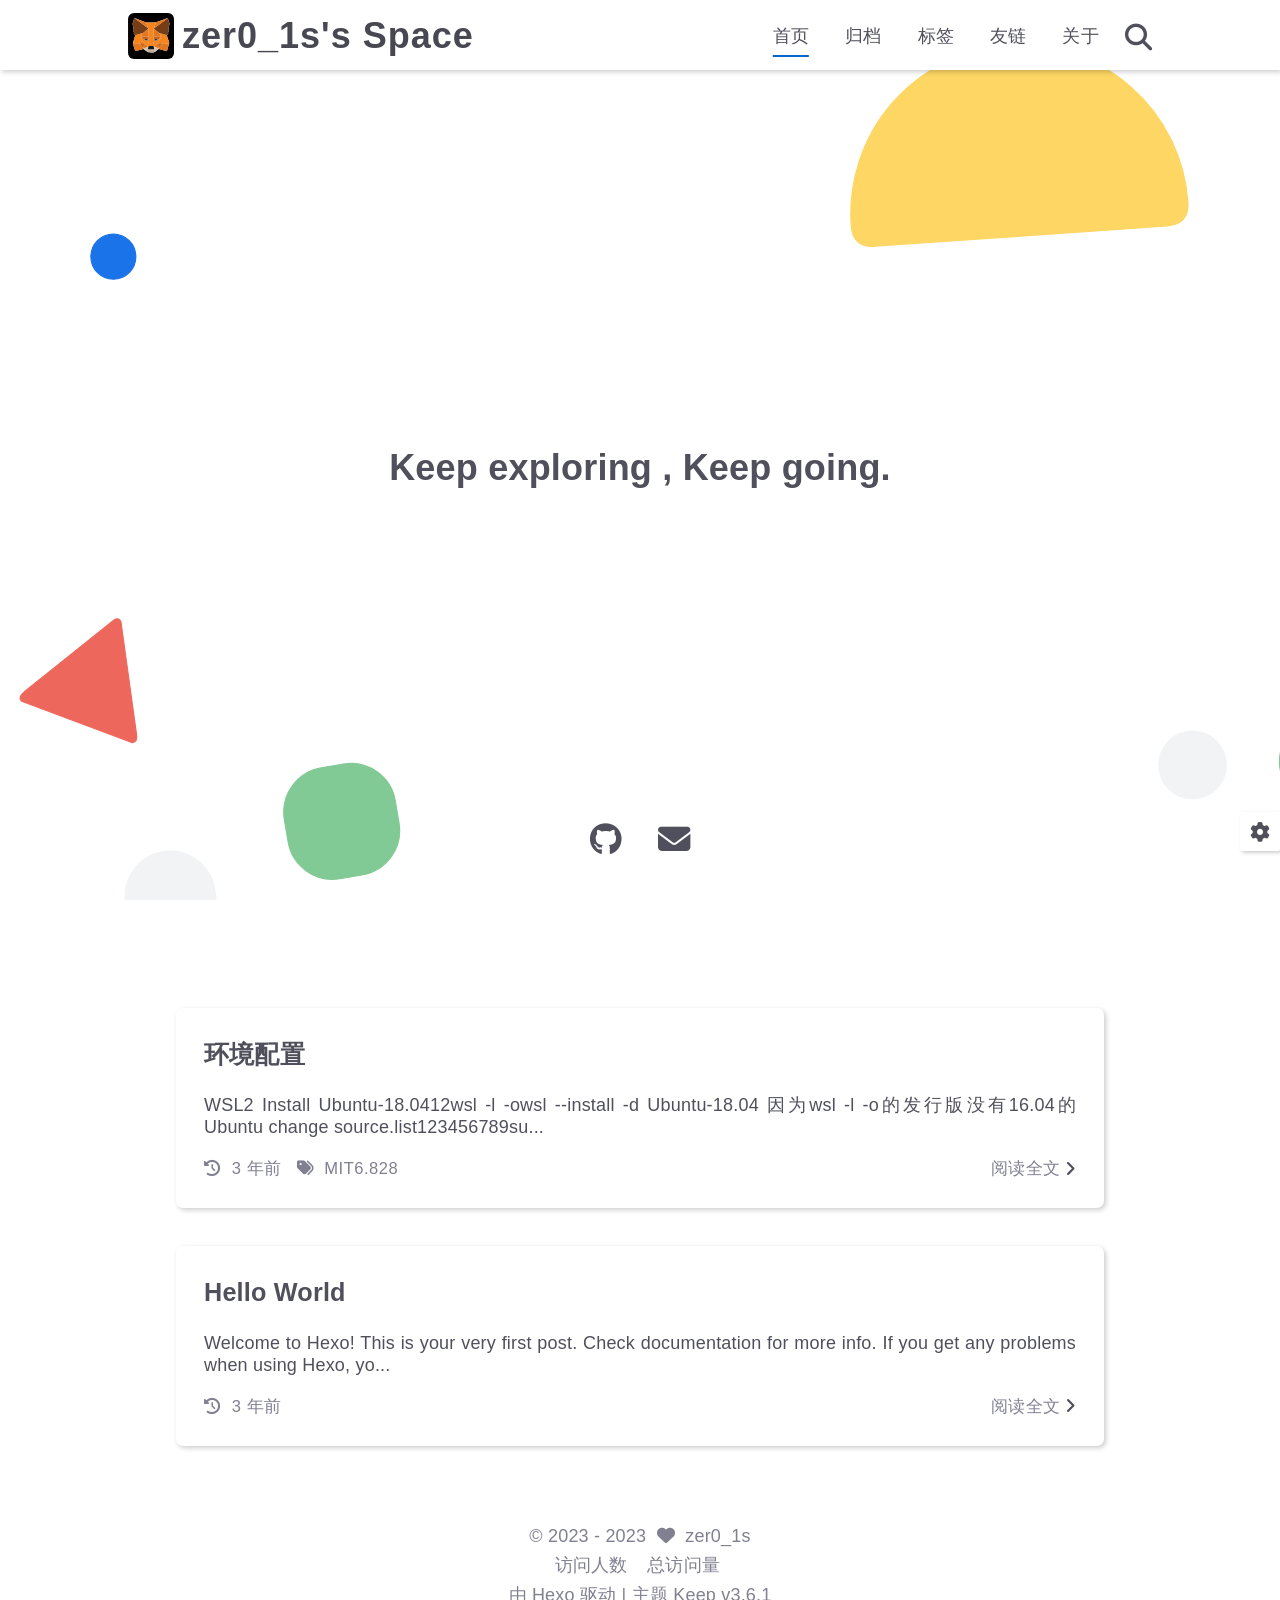
==== commit 3d62f4bd: "Site updated: 2023-07-20 22:09:30" ====
--- a/index.html
+++ b/index.html
@@ -228,6 +228,53 @@
                 
                     <div class="home-content-container fade-in-down-animation">
     <ul class="home-article-list">
+        
+            <li class="home-article-item">
+
+                
+
+                <h3 class="home-article-title">
+                    <a href="/2023/07/20/%E7%8E%AF%E5%A2%83%E9%85%8D%E7%BD%AE/">
+                        环境配置
+                    </a>
+                </h3>
+
+                <div class="home-article-content keep-markdown-body">
+                    
+                        WSL2 Install Ubuntu-18.0412wsl -l -owsl --install -d Ubuntu-18.04
+因为wsl -l -o的发行版没有16.04的Ubuntu
+change source.list123456789su...
+                    
+                </div>
+
+                <div class="home-article-meta-info-container">
+    <div class="home-article-meta-info">
+        <span>
+            <i class="fas fa-history"></i>&nbsp;
+            <span class="home-article-date" data-updated="Thu Jul 20 2023 22:07:20 GMT+0800">
+                2023-07-20
+            </span>
+        </span>
+        
+        
+            <span class="home-article-tag">
+                <i class="fas fa-tags"></i>&nbsp;
+                <ul>
+                    
+                        <li>
+                            
+                            <a href="/tags/MIT6-828/">MIT6.828</a>&nbsp;
+                        </li>
+                    
+                </ul>
+            </span>
+        
+    </div>
+
+    <a class="read-more" href="/2023/07/20/%E7%8E%AF%E5%A2%83%E9%85%8D%E7%BD%AE/">阅读全文&nbsp;<i class="fas fa-angle-right"></i></a>
+</div>
+
+            </li>
         
             <li class="home-article-item">
 
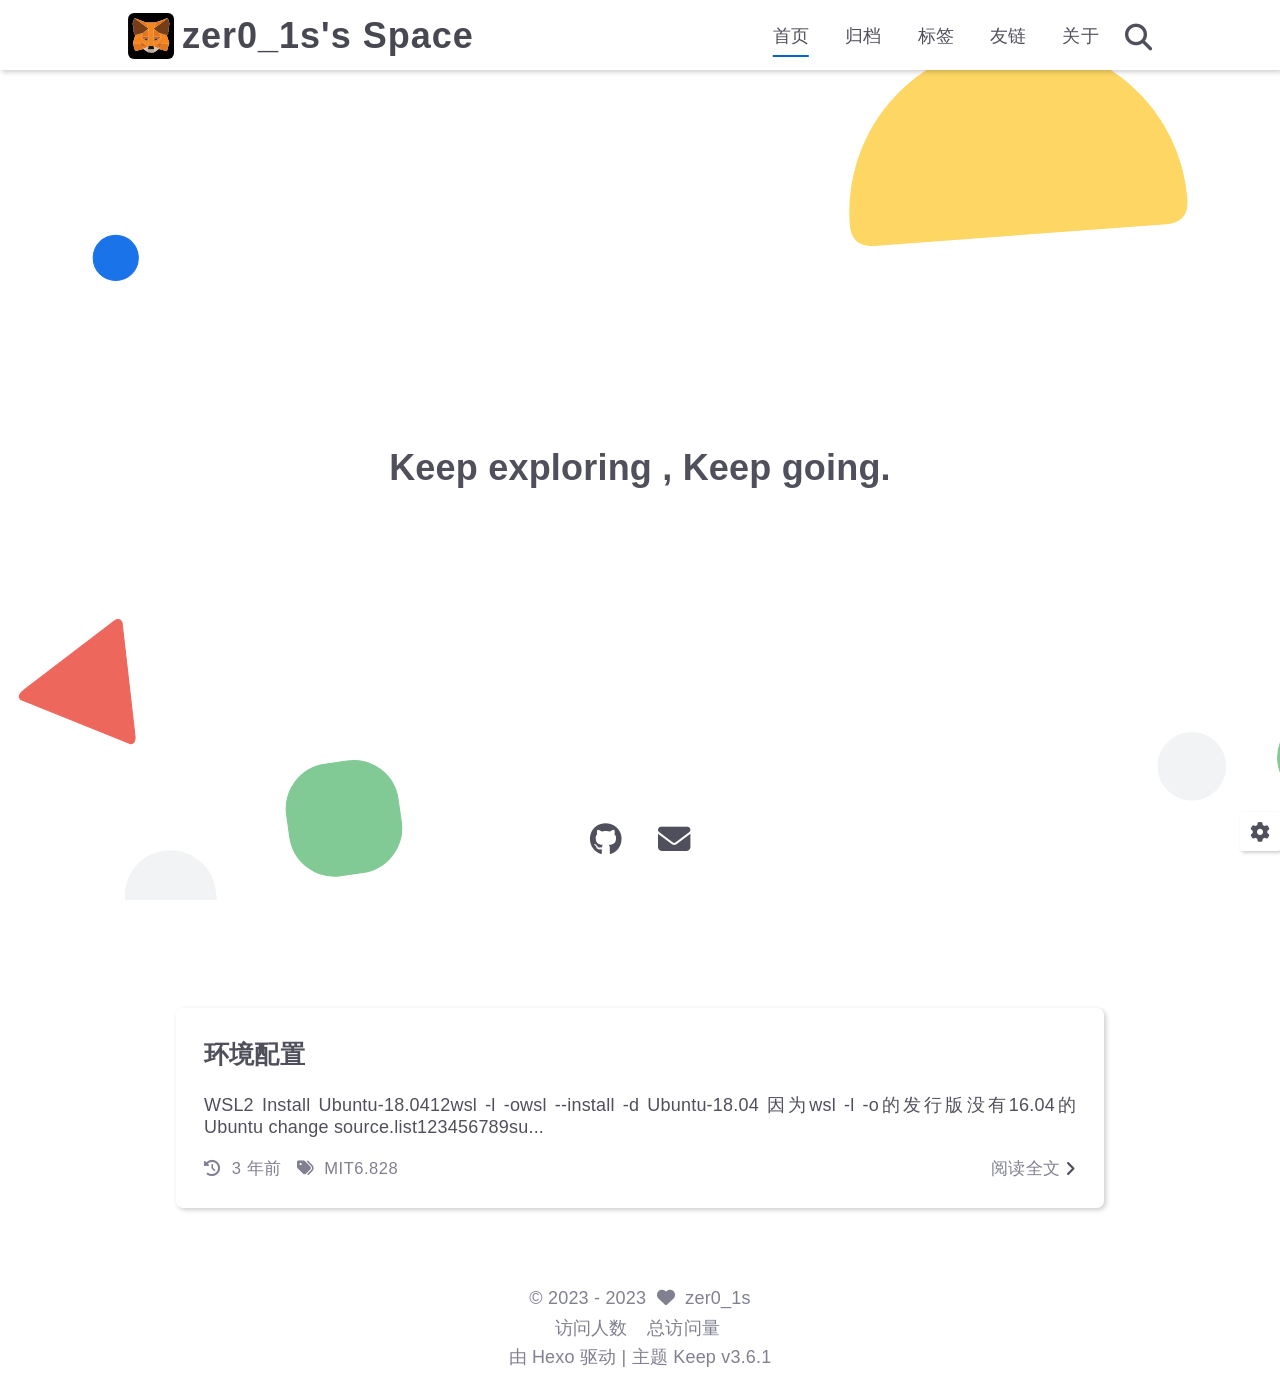
==== commit 32941460: "Site updated: 2023-07-20 22:14:18" ====
--- a/index.html
+++ b/index.html
@@ -272,39 +272,6 @@
     </div>
 
     <a class="read-more" href="/2023/07/20/%E7%8E%AF%E5%A2%83%E9%85%8D%E7%BD%AE/">阅读全文&nbsp;<i class="fas fa-angle-right"></i></a>
-</div>
-
-            </li>
-        
-            <li class="home-article-item">
-
-                
-
-                <h3 class="home-article-title">
-                    <a href="/2023/07/03/hello-world/">
-                        Hello World
-                    </a>
-                </h3>
-
-                <div class="home-article-content keep-markdown-body">
-                    
-                        Welcome to Hexo! This is your very first post. Check documentation for more info. If you get any problems when using Hexo, yo...
-                    
-                </div>
-
-                <div class="home-article-meta-info-container">
-    <div class="home-article-meta-info">
-        <span>
-            <i class="fas fa-history"></i>&nbsp;
-            <span class="home-article-date" data-updated="Mon Jul 03 2023 21:29:10 GMT+0800">
-                2023-07-03
-            </span>
-        </span>
-        
-        
-    </div>
-
-    <a class="read-more" href="/2023/07/03/hello-world/">阅读全文&nbsp;<i class="fas fa-angle-right"></i></a>
 </div>
 
             </li>
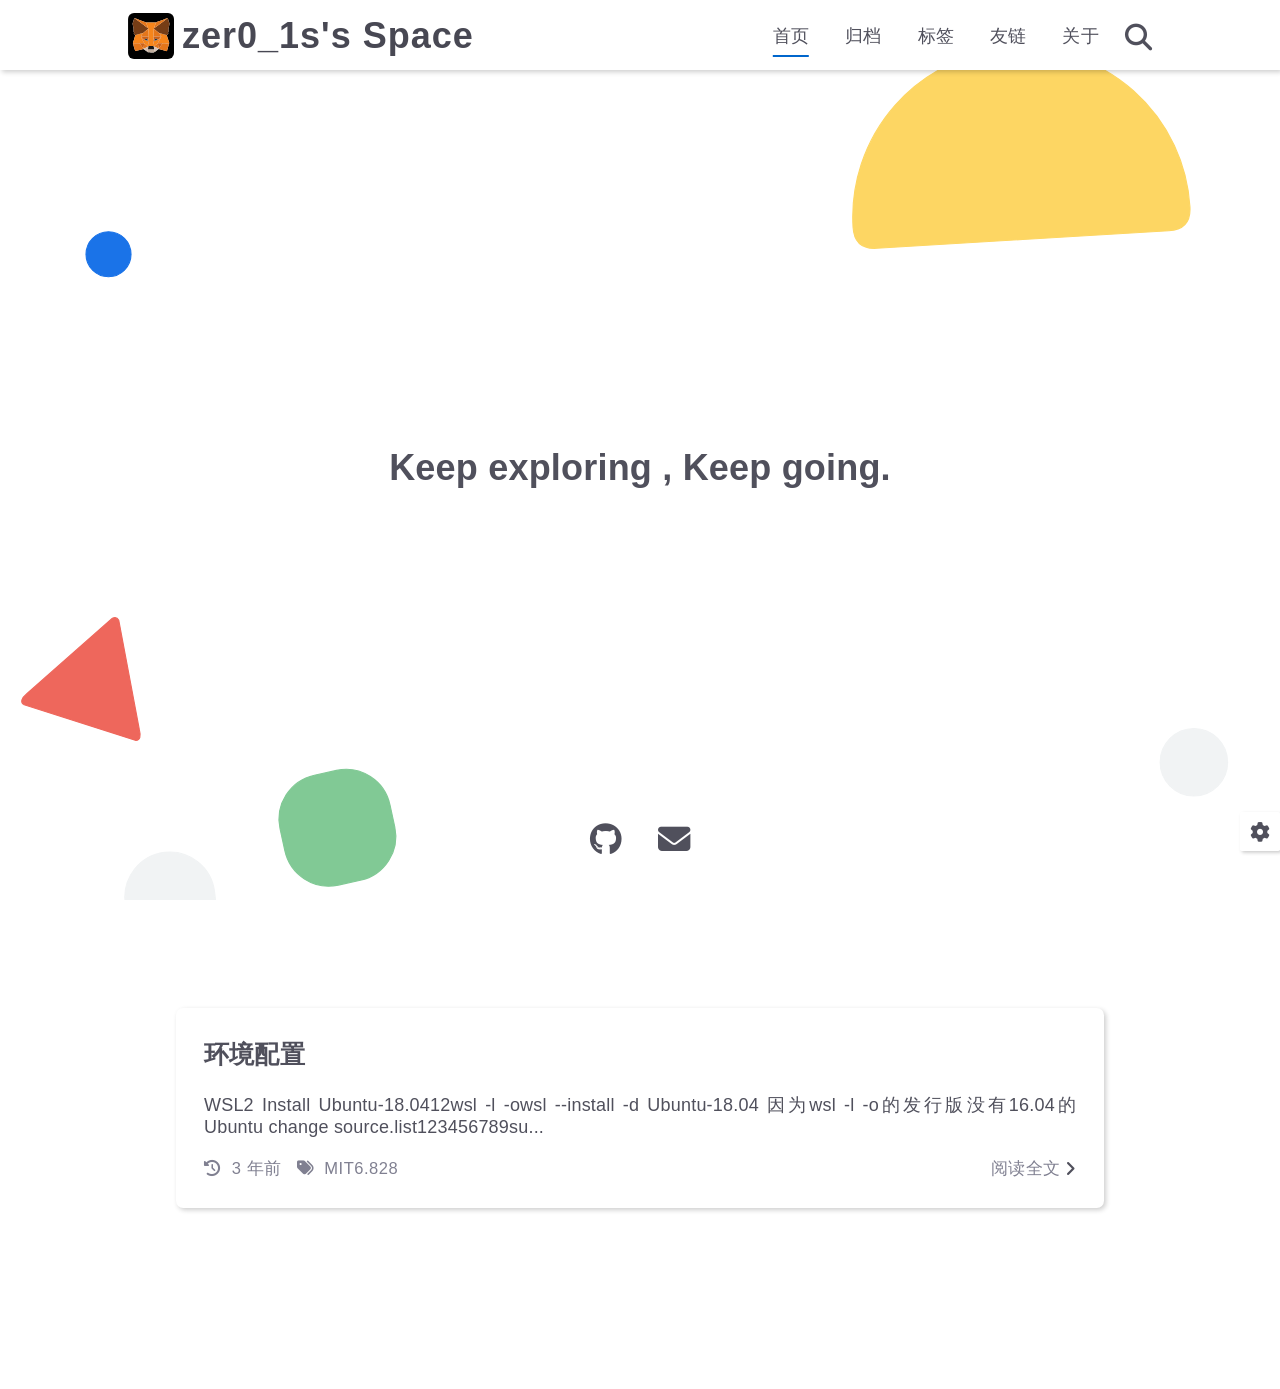
==== commit 7fd78f4d: "Site updated: 2023-07-20 22:16:32" ====
--- a/index.html
+++ b/index.html
@@ -251,7 +251,7 @@
     <div class="home-article-meta-info">
         <span>
             <i class="fas fa-history"></i>&nbsp;
-            <span class="home-article-date" data-updated="Thu Jul 20 2023 22:07:20 GMT+0800">
+            <span class="home-article-date" data-updated="Thu Jul 20 2023 22:16:22 GMT+0800">
                 2023-07-20
             </span>
         </span>
